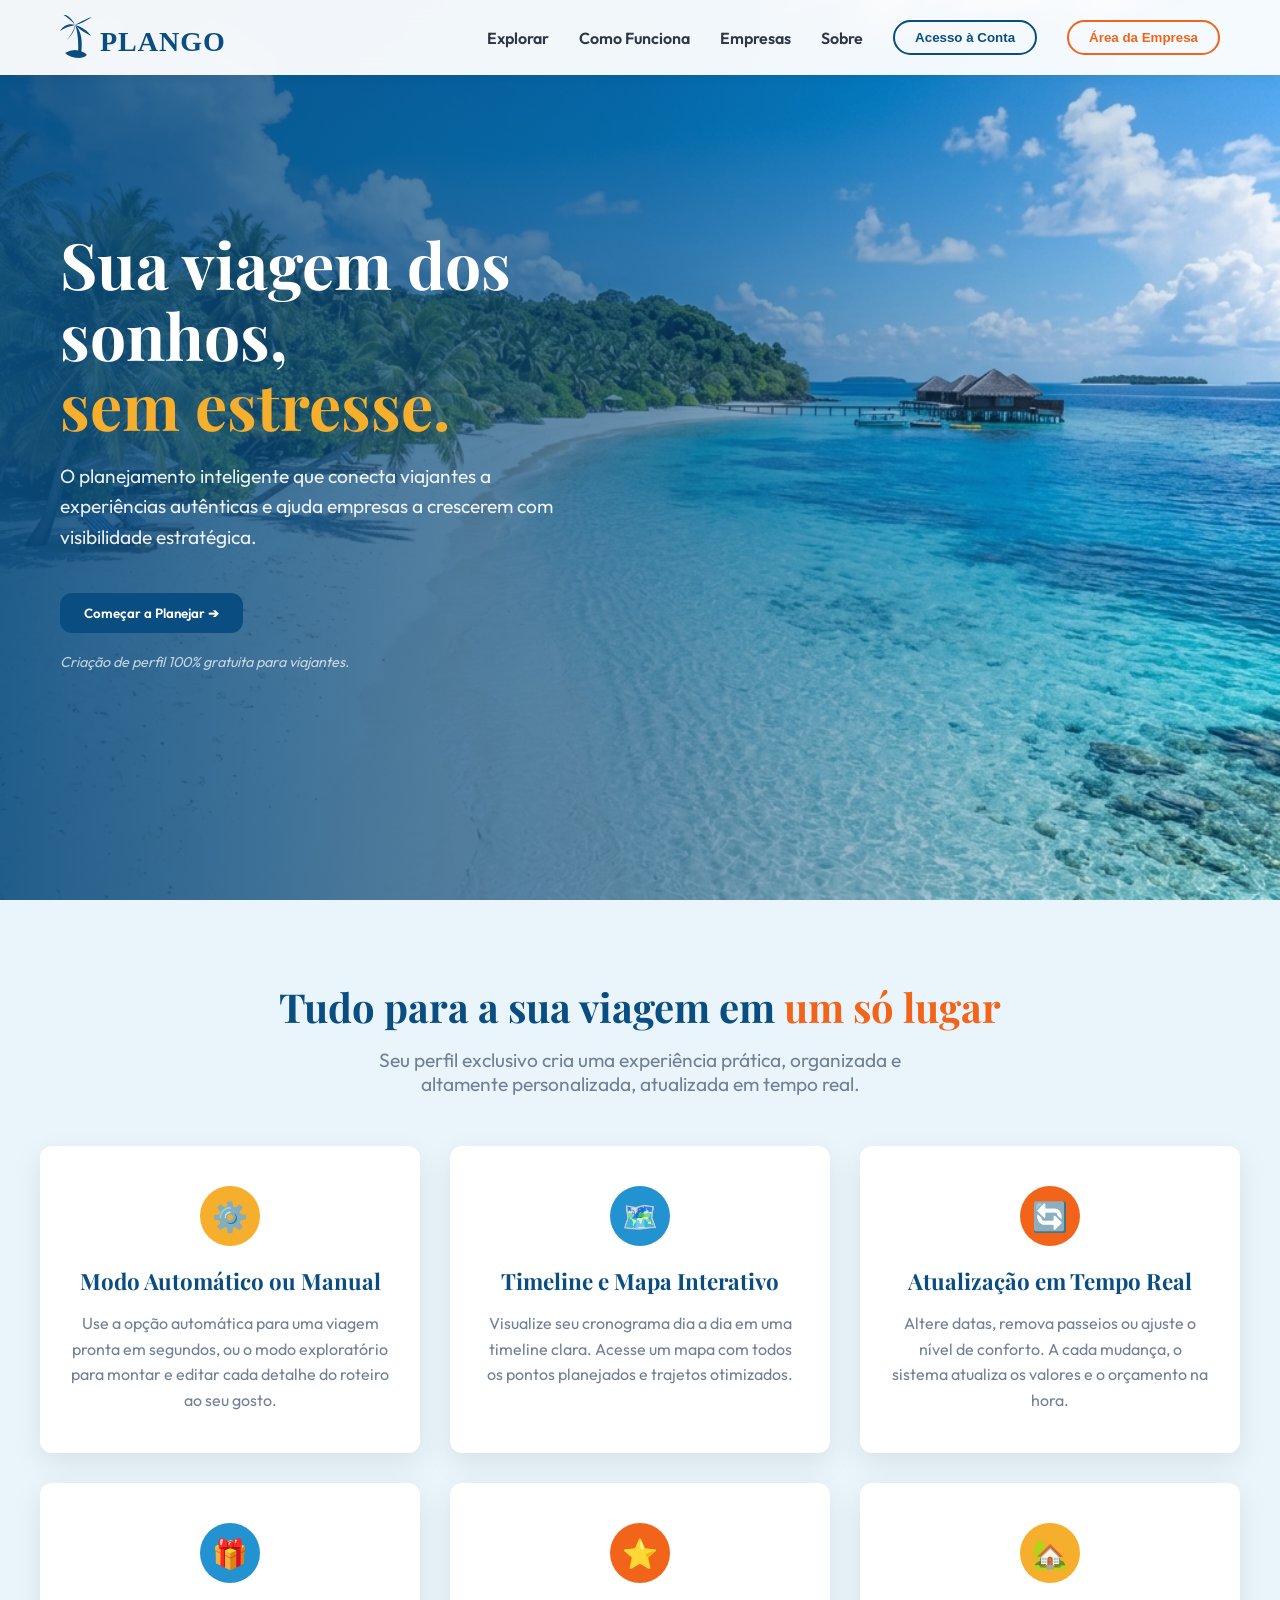
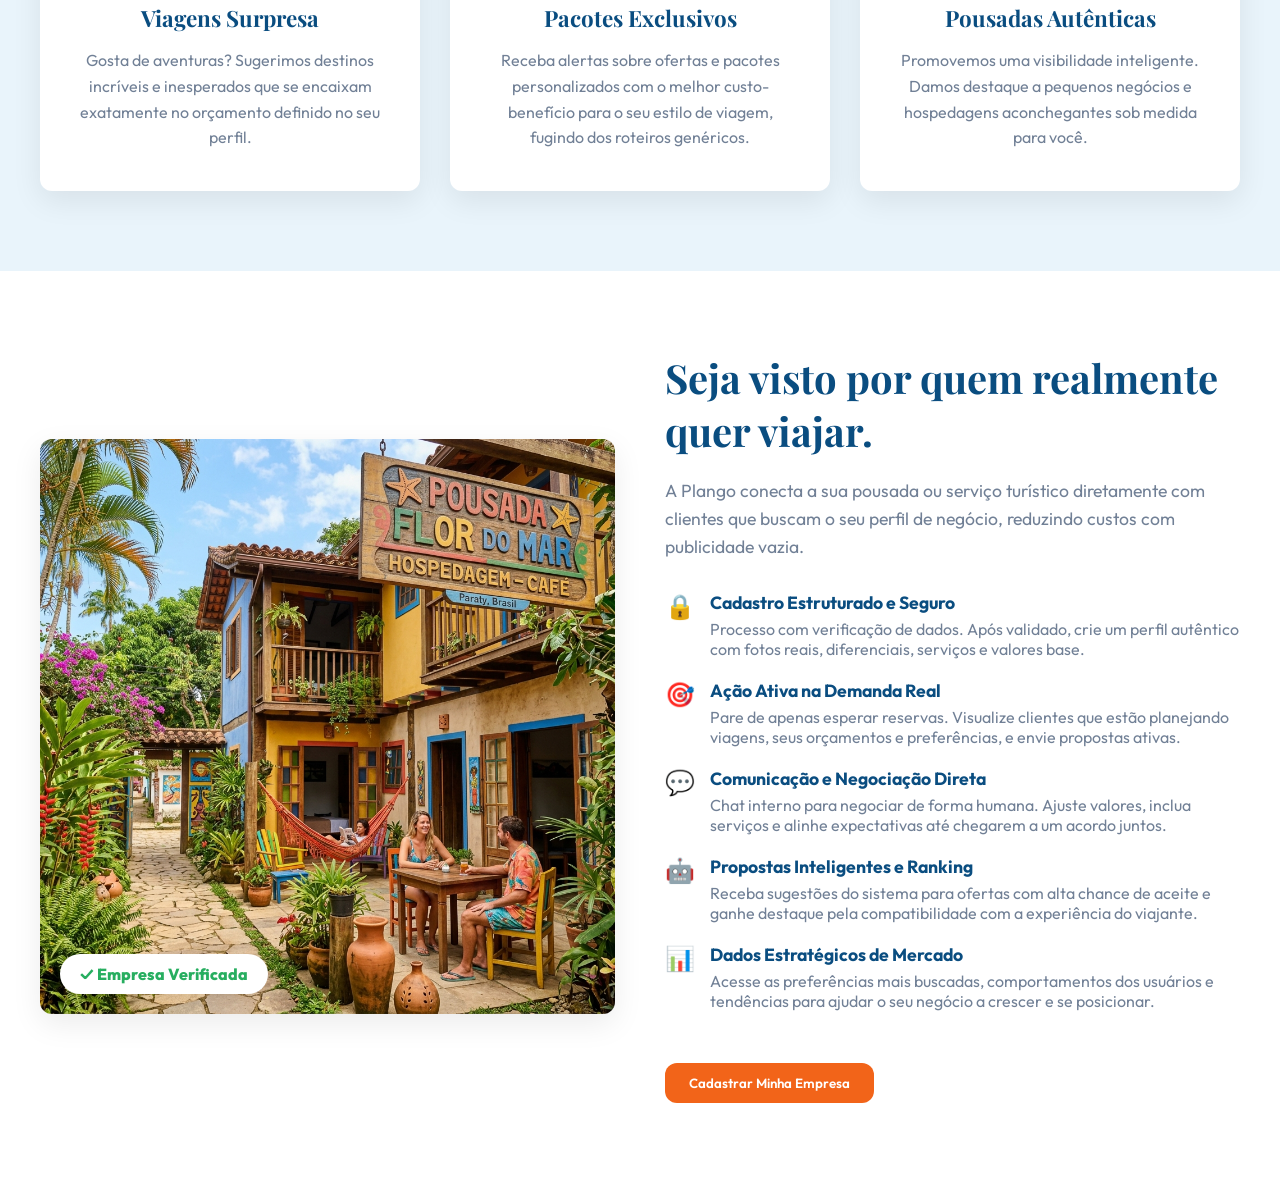
==== index.html @ ea3fd110 "att de teste Mari" ====
<!DOCTYPE html>
<html lang="pt-BR">

<head>
    <meta charset="UTF-8">
    <meta name="viewport" content="width=device-width, initial-scale=1.0">
    <meta name="description"
        content="Plango - Planeje sua viagem de forma inteligente e rápida, conectando-se a pousadas autênticas.">
    <title>Plango - Sua Viagem Inteligente</title>
    <link rel="stylesheet" href="styles.css">
    <link rel="preconnect" href="https://fonts.googleapis.com">
    <link rel="preconnect" href="https://fonts.gstatic.com" crossorigin>
    <link
        href="https://fonts.googleapis.com/css2?family=Outfit:wght@300;400;600;800&family=Playfair+Display:ital,wght@0,700;1,700&display=swap"
        rel="stylesheet">
</head>

<body>
    <!-- Navbar -->
    <header id="header">
        <div class="nav-container">
            <a href="#" class="logo">
                <svg width="180" height="45" viewBox="0 0 180 45" fill="none" xmlns="http://www.w3.org/2000/svg">
                    <g fill="var(--primary-blue)">
                        <!-- Ilha base -->
                        <path d="M 5,38 Q 15,32 25,38 Q 30,41 20,43 Q 10,43 5,38 Z" />
                        <!-- Tronco -->
                        <path d="M 21,39 C 23,25 21,15 15,10 C 17,14 19,25 18,39 Z" />
                        <!-- Folhas -->
                        <path d="M 15,10 C 9,8 3,11 0,16 C 4,13 10,11 15,10 Z" />
                        <path d="M 15,10 C 12,3 6,-1 2,-1 C 7,2 12,6 15,10 Z" />
                        <path d="M 15,10 C 22,6 28,3 32,2 C 26,6 20,9 15,10 Z" />
                        <path d="M 15,10 C 22,12 28,16 31,21 C 25,18 19,14 15,10 Z" />
                        <path d="M 15,10 C 15,16 11,21 7,25 C 11,20 14,15 15,10 Z" />
                    </g>

                    <text x="40" y="36" font-family="'Bodoni Moda', serif" font-size="28" font-weight="700"
                        fill="var(--primary-blue)" letter-spacing="1">PLANGO</text>
                </svg>
            </a>
            <nav class="desktop-menu">
                <a href="#explore">Explorar</a>
                <a href="#como-funciona">Como Funciona</a>
                <a href="#empresas">Empresas</a>
                <a href="#sobre">Sobre</a>
                <button class="btn-login" onclick="openModal('loginModal')">Acesso à Conta</button>
                <button class="btn-login btn-business-nav" onclick="openModal('businessModal')">Área da Empresa</button>
            </nav>
            <div class="hamburger" id="hamburger" onclick="toggleMobileMenu()">
                <span></span>
                <span></span>
                <span></span>
            </div>
        </div>
    </header>

    <!-- Mobile Menu Overlay -->
    <div class="mobile-menu" id="mobile-menu">
        <a href="#explore" onclick="toggleMobileMenu()">Explorar</a>
        <a href="#como-funciona" onclick="toggleMobileMenu()">Como Funciona</a>
        <a href="#empresas" onclick="toggleMobileMenu()">Empresas</a>
        <a href="#sobre" onclick="toggleMobileMenu()">Sobre</a>
        <button class="btn-login" onclick="toggleMobileMenu(); openModal('loginModal')">Acesso à Conta</button>
        <button class="btn-login btn-business-nav" onclick="toggleMobileMenu(); openModal('businessModal')">Área da Empresa</button>
    </div>

    <!-- Hero Section -->
    <section class="hero" id="explore">
        <div class="hero-bg-overlay"></div>
        <div class="hero-content">
            <div class="hero-text-side">
                <h1 class="hero-title">Sua viagem dos sonhos,<br><span class="text-highlight">sem estresse.</span></h1>
                <p class="hero-subtitle">O planejamento inteligente que conecta viajantes a experiências autênticas e ajuda empresas a crescerem com visibilidade estratégica.</p>

                <!-- Chamada para Ação Focada -->
                <div class="hero-actions">
                    <button class="btn-primary" onclick="openModal('loginModal')">Começar a Planejar ➔</button>
                </div>
                <p class="hero-trust-note">Criação de perfil 100% gratuita para viajantes.</p>
            </div>
        </div>
    </section>

    <!-- Users Features Section -->
    <section id="como-funciona" class="features-section">
        <div class="section-header">
            <h2>Tudo para a sua viagem em <span class="text-orange">um só lugar</span></h2>
            <p>Seu perfil exclusivo cria uma experiência prática, organizada e altamente personalizada, atualizada em
                tempo real.</p>
        </div>

        <div class="cards-grid">
            <div class="feature-card">
                <div class="card-icon bg-yellow">⚙️</div>
                <h3>Modo Automático ou Manual</h3>
                <p>Use a opção automática para uma viagem pronta em segundos, ou o modo exploratório para montar e
                    editar cada detalhe do roteiro ao seu gosto.</p>
            </div>
            <div class="feature-card">
                <div class="card-icon bg-blue">🗺️</div>
                <h3>Timeline e Mapa Interativo</h3>
                <p>Visualize seu cronograma dia a dia em uma timeline clara. Acesse um mapa com todos os pontos
                    planejados e trajetos otimizados.</p>
            </div>
            <div class="feature-card">
                <div class="card-icon bg-orange">🔄</div>
                <h3>Atualização em Tempo Real</h3>
                <p>Altere datas, remova passeios ou ajuste o nível de conforto. A cada mudança, o sistema atualiza os
                    valores e o orçamento na hora.</p>
            </div>
            <div class="feature-card">
                <div class="card-icon bg-blue">🎁</div>
                <h3>Viagens Surpresa</h3>
                <p>Gosta de aventuras? Sugerimos destinos incríveis e inesperados que se encaixam exatamente no
                    orçamento definido no seu perfil.</p>
            </div>
            <div class="feature-card">
                <div class="card-icon bg-orange">⭐</div>
                <h3>Pacotes Exclusivos</h3>
                <p>Receba alertas sobre ofertas e pacotes personalizados com o melhor custo-benefício para o seu estilo
                    de viagem, fugindo dos roteiros genéricos.</p>
            </div>
            <div class="feature-card">
                <div class="card-icon bg-yellow">🏡</div>
                <h3>Pousadas Autênticas</h3>
                <p>Promovemos uma visibilidade inteligente. Damos destaque a pequenos negócios e hospedagens
                    aconchegantes sob medida para você.</p>
            </div>
        </div>
    </section>

    <!-- Business Section -->
    <section id="empresas" class="business-section">
        <div class="business-container">
            <div class="business-image">
                <img src="pousada_img.png" alt="Pousada charmosa">
                <div class="verified-badge">✓ Empresa Verificada</div>
            </div>
            <div class="business-info">
                <h2>Seja visto por quem realmente quer viajar.</h2>
                <p>A Plango conecta a sua pousada ou serviço turístico diretamente com clientes que buscam o seu perfil
                    de negócio, reduzindo custos com publicidade vazia.</p>

                <ul class="business-list">
                    <li>
                        <span class="bullet">🔒</span>
                        <div>
                            <strong>Cadastro Estruturado e Seguro</strong>
                            <span>Processo com verificação de dados. Após validado, crie um perfil autêntico com fotos
                                reais, diferenciais, serviços e valores base.</span>
                        </div>
                    </li>
                    <li>
                        <span class="bullet">🎯</span>
                        <div>
                            <strong>Ação Ativa na Demanda Real</strong>
                            <span>Pare de apenas esperar reservas. Visualize clientes que estão planejando viagens, seus
                                orçamentos e preferências, e envie propostas ativas.</span>
                        </div>
                    </li>
                    <li>
                        <span class="bullet">💬</span>
                        <div>
                            <strong>Comunicação e Negociação Direta</strong>
                            <span>Chat interno para negociar de forma humana. Ajuste valores, inclua serviços e alinhe
                                expectativas até chegarem a um acordo juntos.</span>
                        </div>
                    </li>
                    <li>
                        <span class="bullet">🤖</span>
                        <div>
                            <strong>Propostas Inteligentes e Ranking</strong>
                            <span>Receba sugestões do sistema para ofertas com alta chance de aceite e ganhe destaque
                                pela compatibilidade com a experiência do viajante.</span>
                        </div>
                    </li>
                    <li>
                        <span class="bullet">📊</span>
                        <div>
                            <strong>Dados Estratégicos de Mercado</strong>
                            <span>Acesse as preferências mais buscadas, comportamentos dos usuários e tendências para
                                ajudar o seu negócio a crescer e se posicionar.</span>
                        </div>
                    </li>
                </ul>

                <button class="btn-primary btn-orange mt-4" onclick="openModal('businessModal')">Cadastrar Minha
                    Empresa</button>
            </div>
        </div>
    </section>

    <!-- Modals -->
    <!-- User Modal (Comum) -->
    <div id="loginModal" class="modal-overlay">
        <div class="modal-box">
            <button class="modal-close" onclick="closeModal('loginModal')">&times;</button>
            <div class="modal-header">
                <div class="modal-tab active" onclick="switchTab('user', 'login')">Entrar</div>
                <div class="modal-tab" onclick="switchTab('user', 'register')">Cadastrar</div>
            </div>
            <div class="modal-body">
                <!-- User Login -->
                <form id="user-login-form" class="modal-form active">
                    <h3 class="form-title">Bem-vindo de volta!</h3>
                    <button type="button" class="btn-social btn-google">G Continuar com Google</button>
                    <button type="button" class="btn-social btn-facebook">f Continuar com Facebook</button>
                    <div class="divider">ou entre com e-mail</div>
                    <input type="email" class="form-input" placeholder="Seu e-mail" required>
                    <input type="password" class="form-input" placeholder="Sua senha" required>
                    <button type="button" class="btn-primary w-100 mt-2"
                        onclick="window.location.href='painel-usuario.html'">Acessar Minhas Viagens</button>
                </form>
                <!-- User Register -->
                <form id="user-register-form" class="modal-form">
                    <h3 class="form-title">Crie seu Perfil Rápido</h3>
                    <button type="button" class="btn-social btn-google">G Cadastrar com Google</button>
                    <button type="button" class="btn-social btn-facebook">f Cadastrar com Facebook</button>
                    <div class="divider">ou cadastre com e-mail</div>
                    <input type="text" class="form-input" placeholder="Nome Completo" required>
                    <input type="email" class="form-input" placeholder="E-mail" required>
                    <input type="password" class="form-input" placeholder="Crie uma senha forte" required>
                    <div class="security-note">🔒 Suas preferências estarão seguras.</div>
                    <button type="button" class="btn-primary w-100 mt-2"
                        onclick="window.location.href='painel-usuario.html'">Criar Conta</button>
                </form>
            </div>
        </div>
    </div>

    <!-- Business Modal (Empresa) -->
    <div id="businessModal" class="modal-overlay">
        <div class="modal-box business-theme">
            <button class="modal-close" onclick="closeModal('businessModal')">&times;</button>
            <div class="modal-header">
                <div class="modal-tab active" onclick="switchTab('biz', 'register')">Seja Parceiro</div>
                <div class="modal-tab" onclick="switchTab('biz', 'login')">Painel Empresa</div>
            </div>
            <div class="modal-body">
                <!-- Biz Register -->
                <form id="biz-register-form" class="modal-form active">
                    <h3 class="form-title">Divulgue sua Pousada/Serviço</h3>
                    <input type="text" class="form-input" placeholder="Razão Social / Nome Fantasia" required>
                    <input type="text" class="form-input" placeholder="CNPJ" required>
                    <input type="password" class="form-input" placeholder="Senha" required>
                    <div class="security-note">🛡️ Passará por verificação de segurança para proteção dos usuários.
                    </div>
                    <button type="button" class="btn-primary btn-orange w-100 mt-2"
                        onclick="window.location.href='onboarding-empresa.html'">Solicitar Cadastro e Configurar
                        Perfil</button>
                </form>
                <!-- Biz Login -->
                <form id="biz-login-form" class="modal-form">
                    <h3 class="form-title">Acesso Empresarial</h3>
                    <input type="email" class="form-input" placeholder="E-mail Corporativo" required>
                    <input type="password" class="form-input" placeholder="Senha" required>
                    <button type="button" class="btn-primary btn-orange w-100 mt-2"
                        onclick="window.location.href='painel-empresa.html'">Entrar no Painel</button>
                </form>
            </div>
        </div>
    </div>

    <script src="script.js"></script>
</body>

</html>
---- styles.css ----
/* Variáveis de Cores (Cores Tropicais, Azul, Laranja, Amarelo, Branco) */
:root {
    --primary-blue: #0A4D80;
    --light-blue: #2392D0;
    --bg-blue: #E9F4FB;
    --orange: #F26419;
    --yellow: #F6AE2D;
    --white: #FFFFFF;
    --text-dark: #2D3748;
    --text-light: #718096;
    --radius: 12px;
    --shadow: 0 10px 30px rgba(0, 0, 0, 0.08);
}

* {
    margin: 0;
    padding: 0;
    box-sizing: border-box;
}

body {
    font-family: 'Outfit', sans-serif;
    color: var(--text-dark);
    background-color: var(--bg-blue);
    overflow-x: hidden;
}

h1, h2, h3 {
    font-family: 'Playfair Display', serif;
    color: var(--primary-blue);
}

.text-orange { color: var(--orange); }
.text-highlight { color: var(--yellow); }
.mt-2 { margin-top: 1rem; }
.mt-4 { margin-top: 2rem; }
.w-100 { width: 100%; }
.bg-yellow { background-color: var(--yellow) !important; }
.bg-blue { background-color: var(--light-blue) !important; color: white; }
.bg-orange { background-color: var(--orange) !important; color: white; }

/* Navbar */
header {
    position: fixed;
    top: 0;
    width: 100%;
    background: rgba(255, 255, 255, 0.95);
    backdrop-filter: blur(10px);
    z-index: 100;
    box-shadow: 0 2px 10px rgba(0,0,0,0.05);
}

.nav-container {
    max-width: 1200px;
    margin: 0 auto;
    padding: 15px 20px;
    display: flex;
    justify-content: space-between;
    align-items: center;
}

.logo {
    display: flex;
    align-items: center;
    text-decoration: none;
}

.desktop-menu {
    display: flex;
    align-items: center;
    gap: 30px;
}

.desktop-menu a {
    text-decoration: none;
    color: var(--text-dark);
    font-weight: 600;
    transition: color 0.3s ease;
}

.desktop-menu a:hover {
    color: var(--orange);
}

/* Botões Globais */
.btn-primary {
    background-color: var(--primary-blue);
    color: var(--white);
    padding: 12px 24px;
    border: none;
    border-radius: var(--radius);
    font-family: 'Outfit', sans-serif;
    font-weight: 600;
    cursor: pointer;
    transition: transform 0.2s, box-shadow 0.2s;
}

.btn-primary:hover {
    transform: translateY(-2px);
    box-shadow: 0 6px 15px rgba(10, 77, 128, 0.3);
}

.btn-secondary {
    background-color: #E2E8F0;
    color: var(--text-dark);
    padding: 12px 24px;
    border: none;
    border-radius: var(--radius);
    font-family: 'Outfit', sans-serif;
    font-weight: 600;
    cursor: pointer;
    transition: background 0.3s;
}

.btn-secondary:hover {
    background-color: #CBD5E1;
}

.btn-orange {
    background-color: var(--orange);
}
.btn-orange:hover {
    box-shadow: 0 6px 15px rgba(242, 100, 25, 0.3);
}

.btn-login {
    background-color: transparent;
    border: 2px solid var(--primary-blue);
    color: var(--primary-blue);
    padding: 8px 20px;
    border-radius: 20px;
    font-weight: 600;
    cursor: pointer;
    transition: all 0.3s ease;
}

.btn-login:hover {
    background-color: var(--primary-blue);
    color: var(--white);
}

.btn-business-nav {
    border-color: var(--orange);
    color: var(--orange);
}

.btn-business-nav:hover {
    background-color: var(--orange);
    color: var(--white);
}

.btn-secondary-outline {
    background-color: transparent;
    border: 2px solid rgba(255, 255, 255, 0.4);
    color: var(--white);
    padding: 12px 24px;
    border-radius: var(--radius);
    font-family: 'Outfit', sans-serif;
    font-weight: 600;
    cursor: pointer;
    transition: all 0.3s ease;
}

.btn-secondary-outline:hover {
    background-color: rgba(255, 255, 255, 0.1);
    border-color: var(--white);
}

/* Hamburger Menu */
.hamburger {
    display: none;
    flex-direction: column;
    gap: 5px;
    cursor: pointer;
}

.hamburger span {
    width: 25px;
    height: 3px;
    background-color: var(--primary-blue);
    border-radius: 3px;
    transition: 0.3s;
}

.mobile-menu {
    position: fixed;
    top: 0;
    right: -100%;
    width: 250px;
    height: 100vh;
    background: var(--white);
    box-shadow: -5px 0 15px rgba(0,0,0,0.1);
    display: flex;
    flex-direction: column;
    padding: 80px 20px 20px;
    gap: 20px;
    transition: right 0.3s ease;
    z-index: 99;
}

.mobile-menu.active {
    right: 0;
}

.mobile-menu a {
    text-decoration: none;
    color: var(--text-dark);
    font-size: 1.1rem;
    font-weight: 600;
}

/* Hero Section */
.hero {
    position: relative;
    min-height: 100vh;
    display: flex;
    align-items: center;
    padding-top: 80px;
    background-image: url('hero_bg.png');
    background-size: cover;
    background-position: center;
}

.hero-bg-overlay {
    position: absolute;
    top: 0;
    left: 0;
    width: 100%;
    height: 100%;
    background: linear-gradient(90deg, rgba(10, 77, 128, 0.9) 0%, rgba(10, 77, 128, 0.6) 50%, rgba(255, 255, 255, 0) 100%);
}

.hero-content {
    position: relative;
    z-index: 2;
    max-width: 1200px;
    margin: 0 auto;
    width: 100%;
    padding: 0 20px;
    display: flex;
    justify-content: flex-start;
}

.hero-text-side {
    max-width: 500px;
    color: var(--white);
}

.hero-title {
    font-size: 4rem;
    line-height: 1.1;
    margin-bottom: 20px;
    color: var(--white);
}

.hero-subtitle {
    font-size: 1.2rem;
    margin-bottom: 40px;
    opacity: 0.9;
    line-height: 1.6;
}

.hero-badge {
    display: inline-block;
    background: rgba(246, 174, 45, 0.2);
    color: var(--yellow);
    padding: 8px 16px;
    border-radius: 30px;
    font-weight: 600;
    font-size: 0.9rem;
    margin-bottom: 20px;
    border: 1px solid rgba(246, 174, 45, 0.3);
}

.hero-actions {
    display: flex;
    gap: 15px;
    margin-bottom: 20px;
}

.hero-trust-note {
    font-size: 0.9rem;
    opacity: 0.7;
    font-style: italic;
}

/* Quiz Container */
.quiz-container {
    background: var(--white);
    padding: 30px;
    border-radius: var(--radius);
    box-shadow: var(--shadow);
    color: var(--text-dark);
}

.progress-bar {
    width: 100%;
    height: 6px;
    background-color: #E2E8F0;
    border-radius: 3px;
    margin-bottom: 20px;
    overflow: hidden;
}

.progress-fill {
    height: 100%;
    background-color: var(--orange);
    width: 25%;
    transition: width 0.4s ease;
}

.quiz-step {
    display: none;
    animation: fadeIn 0.4s;
}

.quiz-step.active {
    display: block;
}

.quiz-step h3 {
    margin-bottom: 20px;
    font-size: 1.5rem;
}

.input-group {
    display: flex;
    align-items: center;
    border: 2px solid #E2E8F0;
    border-radius: var(--radius);
    padding: 10px 15px;
    margin-bottom: 20px;
}

.input-group .currency {
    font-size: 1.2rem;
    font-weight: 600;
    color: var(--text-light);
    margin-right: 10px;
}

.input-group input {
    border: none;
    outline: none;
    font-size: 1.2rem;
    width: 100%;
    font-family: 'Outfit', sans-serif;
}

.options-grid {
    display: grid;
    grid-template-columns: 1fr 1fr;
    gap: 15px;
    margin-bottom: 20px;
}

.quiz-option {
    display: flex;
    align-items: center;
    gap: 10px;
    background: var(--bg-blue);
    padding: 15px;
    border-radius: var(--radius);
    cursor: pointer;
    transition: 0.2s;
    font-weight: 600;
}

.quiz-option:hover {
    background: #D1E8F7;
}

.select-group select {
    width: 100%;
    padding: 12px;
    margin-bottom: 15px;
    border: 2px solid #E2E8F0;
    border-radius: var(--radius);
    font-family: 'Outfit', sans-serif;
    font-size: 1rem;
}

.quiz-actions {
    display: flex;
    justify-content: space-between;
}

.success-animation {
    font-size: 4rem;
    text-align: center;
    margin-bottom: 10px;
}

/* Seções */
section {
    padding: 80px 20px;
}

.section-header {
    text-align: center;
    margin-bottom: 50px;
}

.section-header h2 {
    font-size: 2.5rem;
    margin-bottom: 15px;
}

.section-header p {
    font-size: 1.2rem;
    color: var(--text-light);
    max-width: 600px;
    margin: 0 auto;
}

/* Cards de Features */
.cards-grid {
    display: grid;
    grid-template-columns: repeat(auto-fit, minmax(300px, 1fr));
    gap: 30px;
    max-width: 1200px;
    margin: 0 auto;
}

.feature-card {
    background: var(--white);
    padding: 40px 30px;
    border-radius: var(--radius);
    box-shadow: var(--shadow);
    text-align: center;
    transition: transform 0.3s;
}

.feature-card:hover {
    transform: translateY(-5px);
}

.card-icon {
    width: 60px;
    height: 60px;
    margin: 0 auto 20px;
    display: flex;
    align-items: center;
    justify-content: center;
    font-size: 1.8rem;
    border-radius: 50%;
    background-color: var(--primary-blue);
    color: white;
}

.feature-card h3 {
    margin-bottom: 15px;
    font-size: 1.4rem;
}

.feature-card p {
    color: var(--text-light);
    line-height: 1.6;
}

/* Business Section */
.business-section {
    background-color: var(--white);
}

.business-container {
    max-width: 1200px;
    margin: 0 auto;
    display: grid;
    grid-template-columns: 1fr 1fr;
    gap: 50px;
    align-items: center;
}

.business-image {
    position: relative;
    border-radius: var(--radius);
    overflow: hidden;
    box-shadow: var(--shadow);
}

.business-image img {
    width: 100%;
    height: auto;
    display: block;
}

.verified-badge {
    position: absolute;
    bottom: 20px;
    left: 20px;
    background: var(--white);
    padding: 10px 20px;
    border-radius: 20px;
    font-weight: 800;
    color: #27AE60;
    box-shadow: 0 4px 10px rgba(0,0,0,0.1);
}

.business-info h2 {
    font-size: 2.5rem;
    margin-bottom: 20px;
}

.business-info p {
    color: var(--text-light);
    font-size: 1.1rem;
    line-height: 1.6;
    margin-bottom: 30px;
}

.business-list {
    list-style: none;
}

.business-list li {
    display: flex;
    margin-bottom: 20px;
}

.business-list .bullet {
    font-size: 1.5rem;
    margin-right: 15px;
}

.business-list strong {
    display: block;
    color: var(--primary-blue);
    margin-bottom: 5px;
    font-size: 1.1rem;
}

.business-list span {
    color: var(--text-light);
}

/* Modals */
.modal-overlay {
    position: fixed;
    top: 0;
    left: 0;
    width: 100%;
    height: 100%;
    background: rgba(0,0,0,0.6);
    display: flex;
    align-items: center;
    justify-content: center;
    z-index: 1000;
    opacity: 0;
    pointer-events: none;
    transition: opacity 0.3s;
}

.modal-overlay.active {
    opacity: 1;
    pointer-events: all;
}

.modal-box {
    background: var(--white);
    width: 90%;
    max-width: 450px;
    border-radius: var(--radius);
    overflow: hidden;
    position: relative;
    transform: scale(0.95);
    transition: transform 0.3s;
}

.modal-overlay.active .modal-box {
    transform: scale(1);
}

.modal-close {
    position: absolute;
    top: 15px;
    right: 15px;
    background: none;
    border: none;
    font-size: 1.5rem;
    cursor: pointer;
    color: var(--text-light);
}

.modal-header {
    display: flex;
    background: #F1F5F9;
}

.modal-tab {
    flex: 1;
    text-align: center;
    padding: 15px;
    font-weight: 600;
    cursor: pointer;
    color: var(--text-light);
    border-bottom: 2px solid transparent;
}

.modal-tab.active {
    color: var(--primary-blue);
    border-bottom: 2px solid var(--primary-blue);
    background: var(--white);
}

.business-theme .modal-tab.active {
    color: var(--orange);
    border-bottom: 2px solid var(--orange);
}

.modal-body {
    padding: 30px;
}

.modal-form {
    display: none;
}

.modal-form.active {
    display: block;
}

.form-title {
    margin-bottom: 20px;
    font-size: 1.5rem;
}

.form-input {
    width: 100%;
    padding: 12px 15px;
    margin-bottom: 15px;
    border: 1px solid #CBD5E1;
    border-radius: var(--radius);
    font-family: 'Outfit', sans-serif;
    font-size: 1rem;
}

.security-note {
    font-size: 0.85rem;
    color: var(--text-light);
    margin-bottom: 15px;
}

/* Social Login */
.btn-social {
    width: 100%;
    padding: 10px 15px;
    margin-bottom: 10px;
    border: 1px solid #CBD5E1;
    border-radius: var(--radius);
    background: var(--white);
    font-family: 'Outfit', sans-serif;
    font-weight: 600;
    cursor: pointer;
    display: flex;
    align-items: center;
    justify-content: center;
    gap: 10px;
    transition: background 0.3s;
}

.btn-social:hover {
    background: #F1F5F9;
}

.btn-google {
    color: #DB4437;
}

.btn-facebook {
    color: #4267B2;
}

.divider {
    text-align: center;
    margin: 15px 0;
    color: var(--text-light);
    font-size: 0.9rem;
    position: relative;
}

.divider::before, .divider::after {
    content: '';
    position: absolute;
    top: 50%;
    width: 25%;
    height: 1px;
    background: #CBD5E1;
}

.divider::before {
    left: 0;
}

.divider::after {
    right: 0;
}

/* Avião Animado */
.airplane-animation {
    position: absolute;
    top: 80px;
    left: -80px;
    font-size: 2.4rem;
    animation: flyAcross 12s linear infinite;
    pointer-events: none;
    filter: drop-shadow(0 4px 6px rgba(0,0,0,0.25));
    z-index: 5;
}

@keyframes flyAcross {
    0%   { left: -100px; top: 80px; transform: rotate(0deg) scaleX(1); opacity: 0; }
    5%   { opacity: 1; }
    45%  { top: 130px; }
    55%  { top: 60px; }
    90%  { left: calc(100vw + 80px); top: 90px; opacity: 1; }
    100% { left: calc(100vw + 100px); opacity: 0; }
}

/* Animações */
@keyframes fadeIn {
    from { opacity: 0; transform: translateY(10px); }
    to { opacity: 1; transform: translateY(0); }
}

/* Responsivo */
@media (max-width: 768px) {
    .desktop-menu {
        display: none;
    }
    .hamburger {
        display: flex;
    }
    .hero-title {
        font-size: 2.5rem;
    }
    .hero-content {
        padding-top: 40px;
    }
    .business-container {
        grid-template-columns: 1fr;
    }
    .hero-bg-overlay {
        background: linear-gradient(180deg, rgba(10, 77, 128, 0.9) 0%, rgba(10, 77, 128, 0.7) 40%, rgba(10, 77, 128, 0.2) 100%);
    }
}

/* Novas Classes para os Ecossistemas do Dashboard */

/* Toast Notifications */
.toast-container {
    position: fixed;
    bottom: 20px;
    right: 20px;
    display: flex;
    flex-direction: column;
    gap: 10px;
    z-index: 1000;
}

.toast {
    background: var(--white);
    border-left: 5px solid var(--orange);
    box-shadow: 0 5px 15px rgba(0,0,0,0.1);
    padding: 15px 20px;
    border-radius: var(--radius);
    display: flex;
    align-items: center;
    gap: 15px;
    animation: slideInRight 0.3s ease forwards, fadeOut 0.5s ease 4.5s forwards;
    max-width: 350px;
}

.toast-icon {
    font-size: 1.5rem;
}

.toast-content h4 {
    color: var(--text-dark);
    margin-bottom: 3px;
    font-size: 1rem;
}

.toast-content p {
    color: var(--text-light);
    font-size: 0.85rem;
}

@keyframes slideInRight {
    from { transform: translateX(100%); opacity: 0; }
    to { transform: translateX(0); opacity: 1; }
}

@keyframes fadeOut {
    from { opacity: 1; }
    to { opacity: 0; }
}

/* Grids e Layouts */
.grid-3 {
    display: grid;
    grid-template-columns: repeat(auto-fit, minmax(280px, 1fr));
    gap: 20px;
}

.grid-2 {
    display: grid;
    grid-template-columns: repeat(auto-fit, minmax(400px, 1fr));
    gap: 20px;
}

.inspiration-card {
    background: var(--white);
    border-radius: var(--radius);
    overflow: hidden;
    box-shadow: var(--shadow);
    transition: 0.3s;
    cursor: pointer;
}

.inspiration-card:hover {
    transform: translateY(-5px);
}

.inspiration-img {
    height: 180px;
    background-color: #CBD5E1;
    background-size: cover;
    background-position: center;
    position: relative;
}

.inspiration-tag {
    position: absolute;
    top: 15px;
    right: 15px;
    background: var(--orange);
    color: white;
    padding: 5px 10px;
    border-radius: 20px;
    font-size: 0.8rem;
    font-weight: 600;
}

.inspiration-content {
    padding: 20px;
}

.inspiration-content h4 {
    margin-bottom: 10px;
}

.inspiration-content p {
    color: var(--text-light);
    font-size: 0.9rem;
    margin-bottom: 15px;
}

/* Metas de Viagem */
.goal-card {
    background: var(--white);
    padding: 25px;
    border-radius: var(--radius);
    box-shadow: var(--shadow);
    margin-bottom: 20px;
}

.goal-header {
    display: flex;
    justify-content: space-between;
    align-items: center;
    margin-bottom: 15px;
}

.goal-header h4 { font-size: 1.2rem; color: var(--primary-blue); }

.goal-stats {
    font-size: 0.9rem;
    color: var(--text-light);
    font-weight: 600;
}

.goal-progress {
    width: 100%;
    height: 10px;
    background: #E2E8F0;
    border-radius: 5px;
    overflow: hidden;
}

.goal-fill {
    height: 100%;
    background: var(--primary-blue);
    border-radius: 5px;
    transition: width 1s ease-in-out;
}

/* Simulador de Cenários */
.simulator-controls {
    background: var(--white);
    padding: 25px;
    border-radius: var(--radius);
    box-shadow: var(--shadow);
    margin-bottom: 30px;
    display: flex;
    gap: 20px;
    align-items: flex-end;
    flex-wrap: wrap;
}

.control-group {
    flex: 1;
    min-width: 200px;
}

.control-group label {
    display: block;
    margin-bottom: 8px;
    font-weight: 600;
    color: var(--text-dark);
}

.control-group select, .control-group input {
    width: 100%;
    padding: 12px;
    border: 1px solid #CBD5E1;
    border-radius: var(--radius);
    font-family: 'Outfit';
    font-size: 1rem;
}

.comparison-card {
    background: var(--white);
    border-radius: var(--radius);
    padding: 25px;
    box-shadow: var(--shadow);
    border-top: 5px solid var(--primary-blue);
    position: relative;
    overflow: hidden;
}

.comparison-card.highlight {
    border-top-color: var(--orange);
    transform: scale(1.02);
}

.comparison-card.highlight::before {
    content: 'Recomendado';
    position: absolute;
    top: 10px;
    right: -30px;
    background: var(--orange);
    color: white;
    padding: 5px 30px;
    font-size: 0.7rem;
    font-weight: bold;
    transform: rotate(45deg);
}

.comparison-price {
    font-size: 2rem;
    color: var(--primary-blue);
    font-weight: 800;
    margin: 15px 0;
}

/* Abas Secundárias (Sub-menus no Roteiro) */
.sub-tabs {
    display: flex;
    gap: 15px;
    margin-bottom: 25px;
    border-bottom: 1px solid #E2E8F0;
    padding-bottom: 10px;
}

.sub-tab {
    cursor: pointer;
    font-weight: 600;
    color: var(--text-light);
    padding: 5px 10px;
    position: relative;
}

.sub-tab.active {
    color: var(--primary-blue);
}

.sub-tab.active::after {
    content: '';
    position: absolute;
    bottom: -11px;
    left: 0;
    width: 100%;
    height: 3px;
    background: var(--primary-blue);
    border-radius: 3px;
}

.sub-view {
    display: none;
    animation: fadeIn 0.3s;
}
.sub-view.active { display: block; }

/* Reputação Empresa */
.reputation-score {
    display: flex;
    align-items: center;
    gap: 15px;
    margin-bottom: 20px;
}

.reputation-circle {
    width: 80px;
    height: 80px;
    border-radius: 50%;
    background: conic-gradient(var(--orange) 0%, var(--orange) 85%, #E2E8F0 85%, #E2E8F0 100%);
    display: flex;
    align-items: center;
    justify-content: center;
    font-size: 1.5rem;
    font-weight: 800;
    color: var(--text-dark);
    position: relative;
}

.reputation-circle::after {
    content: '';
    position: absolute;
    width: 65px;
    height: 65px;
    background: var(--white);
    border-radius: 50%;
    z-index: 1;
}

.reputation-circle span {
    z-index: 2;
}

/* Área de Criação de Pacotes */
.package-builder {
    background: var(--bg-blue);
    padding: 25px;
    border-radius: var(--radius);
    border: 2px dashed var(--primary-blue);
    text-align: center;
    margin-bottom: 30px;
}

/* Instagram / Redes Sociais Section */
.instagram-preview-card {
    background: white;
    border-radius: var(--radius);
    overflow: hidden;
    box-shadow: var(--shadow);
    max-width: 400px;
    margin: 20px auto;
    border: 1px solid #E2E8F0;
}

.instagram-header {
    padding: 15px;
    display: flex;
    align-items: center;
    gap: 12px;
    border-bottom: 1px solid #F1F5F9;
}

.insta-avatar {
    width: 40px;
    height: 40px;
    background: linear-gradient(45deg, #f09433 0%, #e6683c 25%, #dc2743 50%, #cc2366 75%, #bc1888 100%);
    border-radius: 50%;
    padding: 2px;
}

.insta-avatar-inner {
    width: 100%;
    height: 100%;
    background: #eee;
    border-radius: 50%;
    border: 2px solid white;
}

.insta-info h5 {
    font-family: 'Outfit';
    font-size: 0.95rem;
    color: #262626;
    margin: 0;
}

.insta-info span {
    font-size: 0.8rem;
    color: #8e8e8e;
}

.instagram-grid {
    display: grid;
    grid-template-columns: repeat(3, 1fr);
    gap: 2px;
    background: #efefef;
    padding: 2px;
}

.insta-post {
    aspect-ratio: 1/1;
    background: #ddd;
}

.instagram-footer {
    padding: 15px;
    text-align: center;
}

.btn-instagram {
    background: #0095f6;
    color: white;
    border: none;
    padding: 8px 16px;
    border-radius: 8px;
    font-weight: 600;
    font-size: 0.9rem;
    cursor: pointer;
    width: 100%;
}

.social-input-group {
    background: white;
    padding: 30px;
    border-radius: var(--radius);
    box-shadow: var(--shadow);
    margin-bottom: 30px;
}

.social-input-group label {
    display: block;
    margin-bottom: 10px;
    font-weight: 600;
    color: var(--primary-blue);
}

.insta-handle-wrapper {
    display: flex;
    align-items: center;
    background: #F8FAFC;
    border: 1px solid #CBD5E1;
    border-radius: var(--radius);
    padding: 0 15px;
}

.insta-handle-wrapper span {
    color: var(--text-light);
    font-weight: 600;
    margin-right: 5px;
}

.insta-handle-wrapper input {
    border: none;
    background: transparent;
    padding: 12px 0;
    width: 100%;
    outline: none;
    font-family: 'Outfit';
    font-size: 1rem;
}
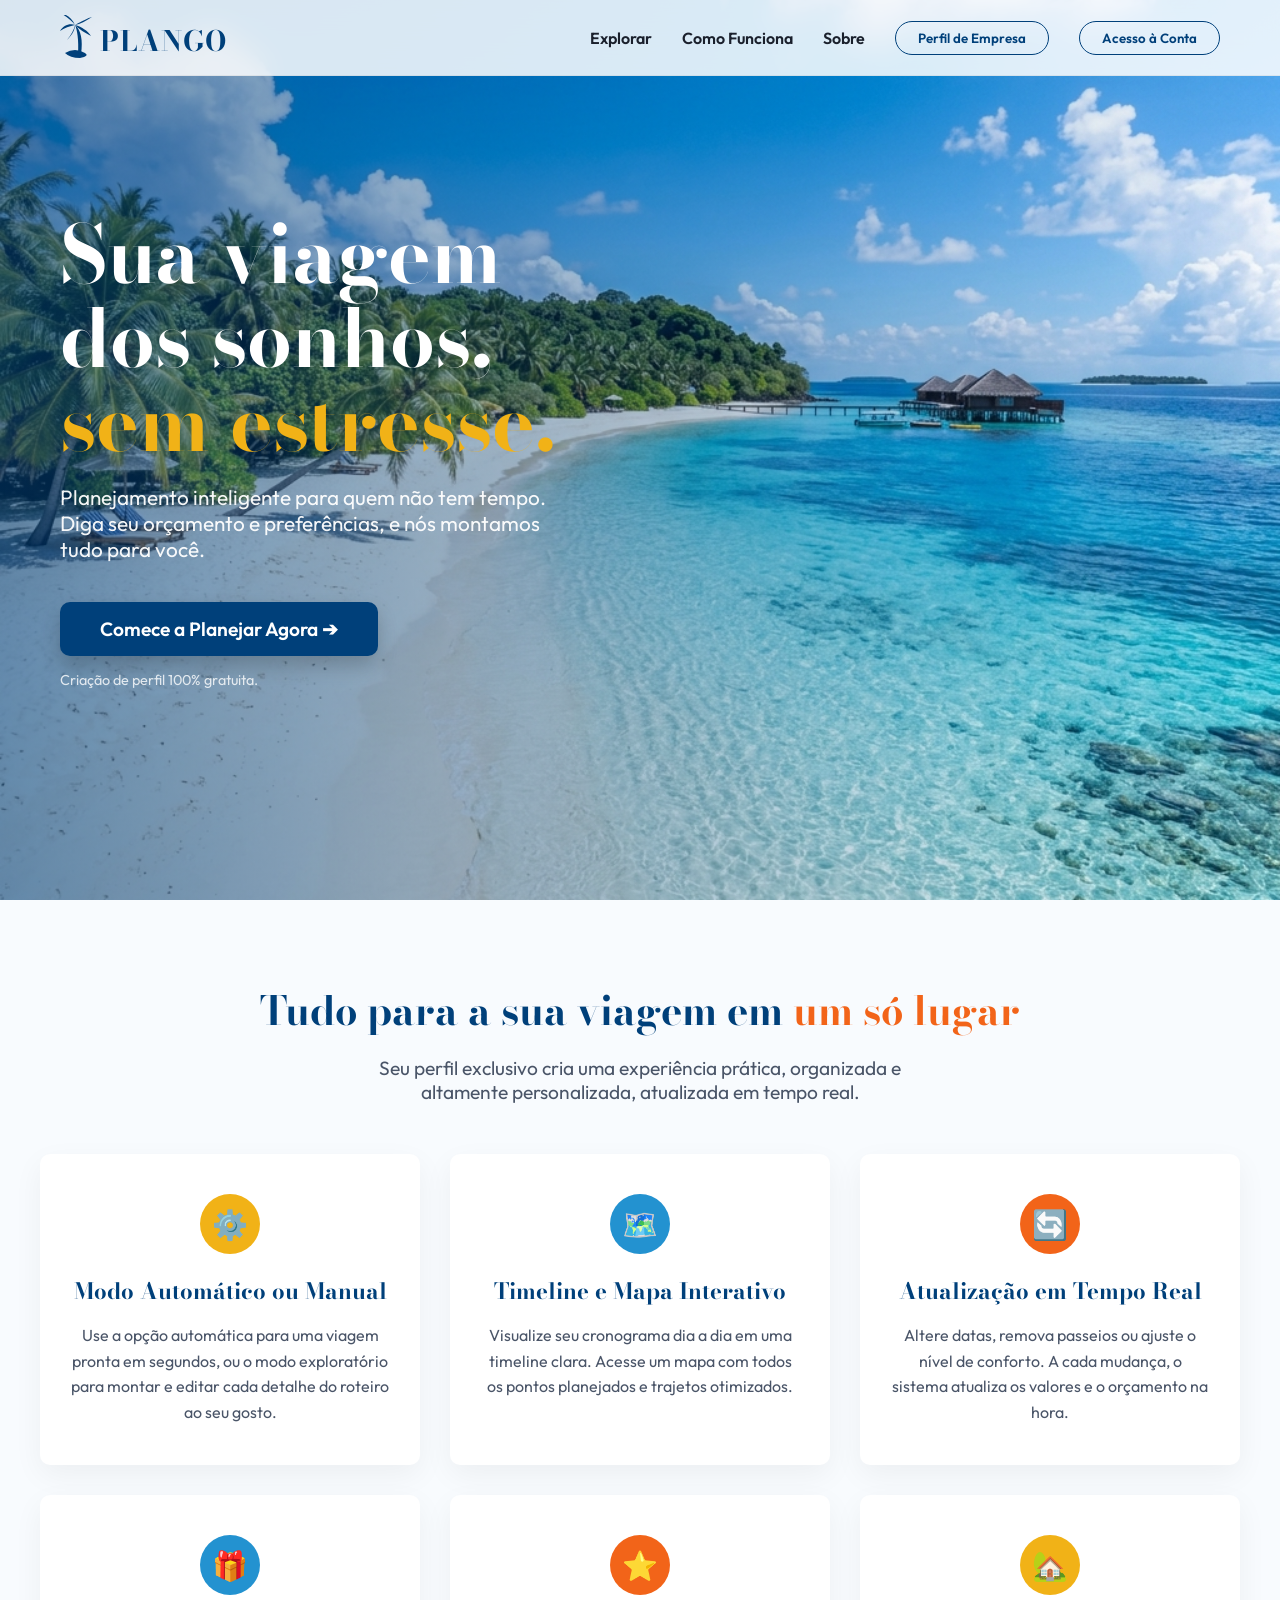
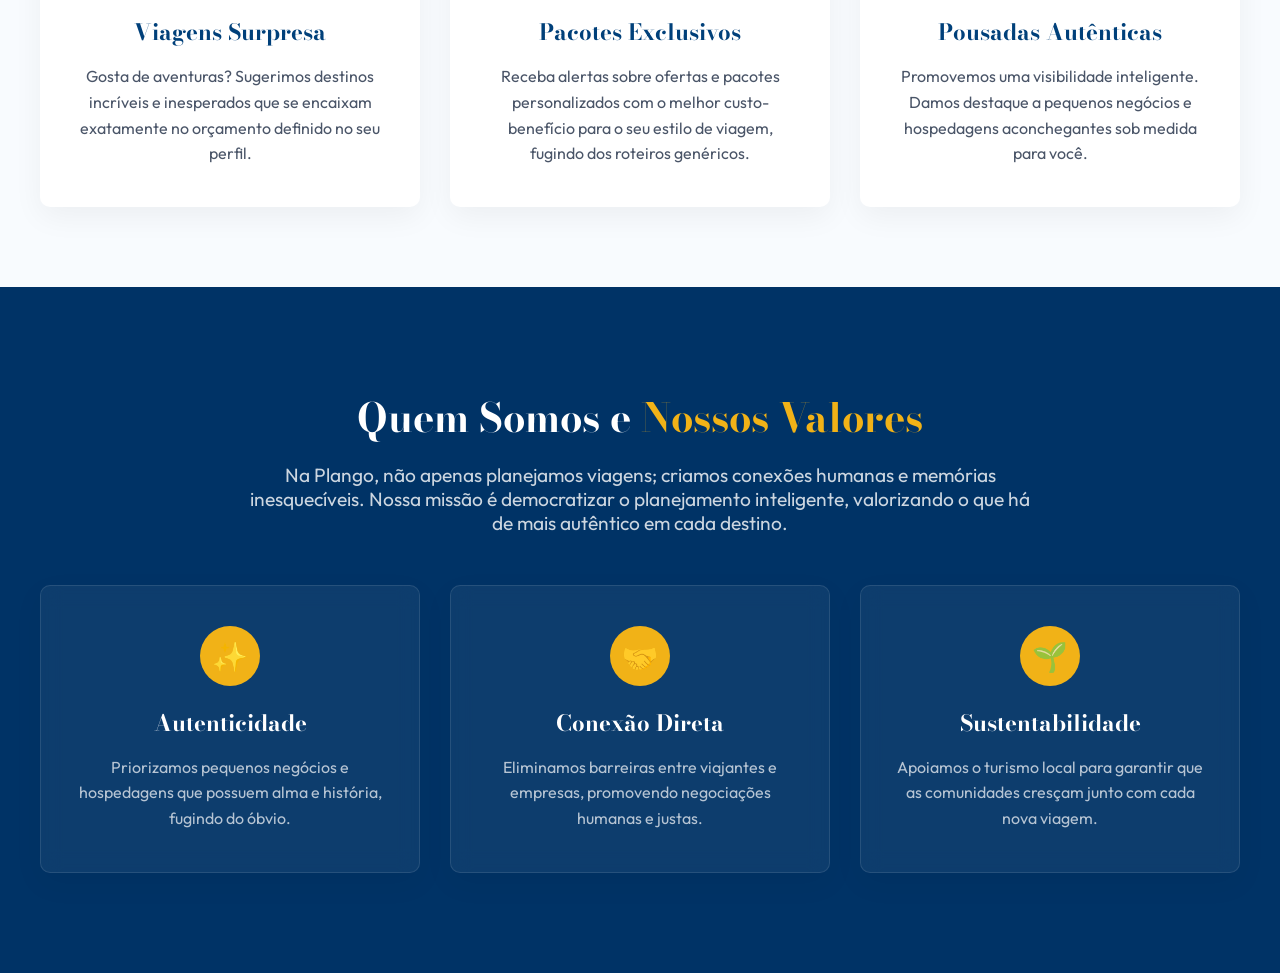
==== commit e0ab3d33: "final final m" ====
--- a/index.html
+++ b/index.html
@@ -11,7 +11,7 @@
     <link rel="preconnect" href="https://fonts.googleapis.com">
     <link rel="preconnect" href="https://fonts.gstatic.com" crossorigin>
     <link
-        href="https://fonts.googleapis.com/css2?family=Outfit:wght@300;400;600;800&family=Playfair+Display:ital,wght@0,700;1,700&display=swap"
+        href="https://fonts.googleapis.com/css2?family=Outfit:wght@300;400;600;800&family=Playfair+Display:ital,wght@0,700;1,700&family=Bodoni+Moda:ital,opsz,wght@0,6..96,400..900;1,6..96,400..900&display=swap"
         rel="stylesheet">
 </head>
 
@@ -19,7 +19,7 @@
     <!-- Navbar -->
     <header id="header">
         <div class="nav-container">
-            <a href="#" class="logo">
+            <a href="index.html" class="logo">
                 <svg width="180" height="45" viewBox="0 0 180 45" fill="none" xmlns="http://www.w3.org/2000/svg">
                     <g fill="var(--primary-blue)">
                         <!-- Ilha base -->
@@ -41,10 +41,9 @@
             <nav class="desktop-menu">
                 <a href="#explore">Explorar</a>
                 <a href="#como-funciona">Como Funciona</a>
-                <a href="#empresas">Empresas</a>
                 <a href="#sobre">Sobre</a>
+                <button class="btn-login" onclick="openModal('businessModal')">Perfil de Empresa</button>
                 <button class="btn-login" onclick="openModal('loginModal')">Acesso à Conta</button>
-                <button class="btn-login btn-business-nav" onclick="openModal('businessModal')">Área da Empresa</button>
             </nav>
             <div class="hamburger" id="hamburger" onclick="toggleMobileMenu()">
                 <span></span>
@@ -58,10 +57,9 @@
     <div class="mobile-menu" id="mobile-menu">
         <a href="#explore" onclick="toggleMobileMenu()">Explorar</a>
         <a href="#como-funciona" onclick="toggleMobileMenu()">Como Funciona</a>
-        <a href="#empresas" onclick="toggleMobileMenu()">Empresas</a>
         <a href="#sobre" onclick="toggleMobileMenu()">Sobre</a>
+        <button class="btn-login" onclick="toggleMobileMenu(); openModal('businessModal')">Perfil de Empresa</button>
         <button class="btn-login" onclick="toggleMobileMenu(); openModal('loginModal')">Acesso à Conta</button>
-        <button class="btn-login btn-business-nav" onclick="toggleMobileMenu(); openModal('businessModal')">Área da Empresa</button>
     </div>
 
     <!-- Hero Section -->
@@ -70,13 +68,18 @@
         <div class="hero-content">
             <div class="hero-text-side">
                 <h1 class="hero-title">Sua viagem dos sonhos,<br><span class="text-highlight">sem estresse.</span></h1>
-                <p class="hero-subtitle">O planejamento inteligente que conecta viajantes a experiências autênticas e ajuda empresas a crescerem com visibilidade estratégica.</p>
-
-                <!-- Chamada para Ação Focada -->
-                <div class="hero-actions">
-                    <button class="btn-primary" onclick="openModal('loginModal')">Começar a Planejar ➔</button>
+                <p class="hero-subtitle">Planejamento inteligente para quem não tem tempo. Diga seu orçamento e
+                    preferências, e nós montamos tudo para você.</p>
+
+
+                <!-- Chamada para Ação Simples -->
+                <div style="margin-top: 40px;">
+                    <button class="btn-primary"
+                        style="font-size: 1.2rem; padding: 15px 40px; box-shadow: 0 10px 20px rgba(0,0,0,0.2);"
+                        onclick="window.location.href='painel-usuario.html#new'">Comece a Planejar Agora ➔</button>
+                    <p style="margin-top: 15px; font-size: 0.9rem; color: var(--white); opacity: 0.8;">Criação de perfil
+                        100% gratuita.</p>
                 </div>
-                <p class="hero-trust-note">Criação de perfil 100% gratuita para viajantes.</p>
             </div>
         </div>
     </section>
@@ -129,63 +132,28 @@
         </div>
     </section>
 
-    <!-- Business Section -->
-    <section id="empresas" class="business-section">
-        <div class="business-container">
-            <div class="business-image">
-                <img src="pousada_img.png" alt="Pousada charmosa">
-                <div class="verified-badge">✓ Empresa Verificada</div>
-            </div>
-            <div class="business-info">
-                <h2>Seja visto por quem realmente quer viajar.</h2>
-                <p>A Plango conecta a sua pousada ou serviço turístico diretamente com clientes que buscam o seu perfil
-                    de negócio, reduzindo custos com publicidade vazia.</p>
-
-                <ul class="business-list">
-                    <li>
-                        <span class="bullet">🔒</span>
-                        <div>
-                            <strong>Cadastro Estruturado e Seguro</strong>
-                            <span>Processo com verificação de dados. Após validado, crie um perfil autêntico com fotos
-                                reais, diferenciais, serviços e valores base.</span>
-                        </div>
-                    </li>
-                    <li>
-                        <span class="bullet">🎯</span>
-                        <div>
-                            <strong>Ação Ativa na Demanda Real</strong>
-                            <span>Pare de apenas esperar reservas. Visualize clientes que estão planejando viagens, seus
-                                orçamentos e preferências, e envie propostas ativas.</span>
-                        </div>
-                    </li>
-                    <li>
-                        <span class="bullet">💬</span>
-                        <div>
-                            <strong>Comunicação e Negociação Direta</strong>
-                            <span>Chat interno para negociar de forma humana. Ajuste valores, inclua serviços e alinhe
-                                expectativas até chegarem a um acordo juntos.</span>
-                        </div>
-                    </li>
-                    <li>
-                        <span class="bullet">🤖</span>
-                        <div>
-                            <strong>Propostas Inteligentes e Ranking</strong>
-                            <span>Receba sugestões do sistema para ofertas com alta chance de aceite e ganhe destaque
-                                pela compatibilidade com a experiência do viajante.</span>
-                        </div>
-                    </li>
-                    <li>
-                        <span class="bullet">📊</span>
-                        <div>
-                            <strong>Dados Estratégicos de Mercado</strong>
-                            <span>Acesse as preferências mais buscadas, comportamentos dos usuários e tendências para
-                                ajudar o seu negócio a crescer e se posicionar.</span>
-                        </div>
-                    </li>
-                </ul>
-
-                <button class="btn-primary btn-orange mt-4" onclick="openModal('businessModal')">Cadastrar Minha
-                    Empresa</button>
+    <!-- About Us & Values Section -->
+    <section id="sobre" class="about-section" style="background: var(--dark-blue); color: white; padding: 100px 20px;">
+        <div class="section-header">
+            <h2 style="color: white;">Quem Somos e <span class="text-highlight">Nossos Valores</span></h2>
+            <p style="color: rgba(255,255,255,0.8); max-width: 800px; margin: 0 auto;">Na Plango, não apenas planejamos viagens; criamos conexões humanas e memórias inesquecíveis. Nossa missão é democratizar o planejamento inteligente, valorizando o que há de mais autêntico em cada destino.</p>
+        </div>
+
+        <div class="cards-grid" style="margin-top: 50px;">
+            <div class="feature-card" style="background: rgba(255,255,255,0.05); border: 1px solid rgba(255,255,255,0.1); backdrop-filter: blur(10px);">
+                <div class="card-icon" style="background: var(--yellow);">✨</div>
+                <h3 style="color: white;">Autenticidade</h3>
+                <p style="color: rgba(255,255,255,0.7);">Priorizamos pequenos negócios e hospedagens que possuem alma e história, fugindo do óbvio.</p>
+            </div>
+            <div class="feature-card" style="background: rgba(255,255,255,0.05); border: 1px solid rgba(255,255,255,0.1); backdrop-filter: blur(10px);">
+                <div class="card-icon" style="background: var(--yellow);">🤝</div>
+                <h3 style="color: white;">Conexão Direta</h3>
+                <p style="color: rgba(255,255,255,0.7);">Eliminamos barreiras entre viajantes e empresas, promovendo negociações humanas e justas.</p>
+            </div>
+            <div class="feature-card" style="background: rgba(255,255,255,0.05); border: 1px solid rgba(255,255,255,0.1); backdrop-filter: blur(10px);">
+                <div class="card-icon" style="background: var(--yellow);">🌱</div>
+                <h3 style="color: white;">Sustentabilidade</h3>
+                <p style="color: rgba(255,255,255,0.7);">Apoiamos o turismo local para garantir que as comunidades cresçam junto com cada nova viagem.</p>
             </div>
         </div>
     </section>
@@ -203,8 +171,8 @@
                 <!-- User Login -->
                 <form id="user-login-form" class="modal-form active">
                     <h3 class="form-title">Bem-vindo de volta!</h3>
-                    <button type="button" class="btn-social btn-google">G Continuar com Google</button>
-                    <button type="button" class="btn-social btn-facebook">f Continuar com Facebook</button>
+                    <button type="button" class="btn-social btn-google" onclick="window.location.href='painel-usuario.html'">G Continuar com Google</button>
+                    <button type="button" class="btn-social btn-facebook" onclick="window.location.href='painel-usuario.html'">f Continuar com Facebook</button>
                     <div class="divider">ou entre com e-mail</div>
                     <input type="email" class="form-input" placeholder="Seu e-mail" required>
                     <input type="password" class="form-input" placeholder="Sua senha" required>
@@ -222,7 +190,7 @@
                     <input type="password" class="form-input" placeholder="Crie uma senha forte" required>
                     <div class="security-note">🔒 Suas preferências estarão seguras.</div>
                     <button type="button" class="btn-primary w-100 mt-2"
-                        onclick="window.location.href='painel-usuario.html'">Criar Conta</button>
+                        onclick="window.location.href='painel-usuario.html#new'">Criar Conta</button>
                 </form>
             </div>
         </div>
--- a/styles.css
+++ b/styles.css
@@ -1,15 +1,16 @@
 /* Variáveis de Cores (Cores Tropicais, Azul, Laranja, Amarelo, Branco) */
 :root {
-    --primary-blue: #0A4D80;
+    --primary-blue: #00407a;
+    --dark-blue: #003366;
     --light-blue: #2392D0;
-    --bg-blue: #E9F4FB;
+    --bg-blue: #f8fbfe;
     --orange: #F26419;
-    --yellow: #F6AE2D;
+    --yellow: #f1b217;
     --white: #FFFFFF;
-    --text-dark: #2D3748;
-    --text-light: #718096;
-    --radius: 12px;
-    --shadow: 0 10px 30px rgba(0, 0, 0, 0.08);
+    --text-dark: #1a202c;
+    --text-light: #4a5568;
+    --radius: 10px;
+    --shadow: 0 10px 30px rgba(0, 0, 0, 0.05);
 }
 
 * {
@@ -26,8 +27,9 @@
 }
 
 h1, h2, h3 {
-    font-family: 'Playfair Display', serif;
+    font-family: 'Bodoni Moda', serif;
     color: var(--primary-blue);
+    font-weight: 700;
 }
 
 .text-orange { color: var(--orange); }
@@ -44,10 +46,11 @@
     position: fixed;
     top: 0;
     width: 100%;
-    background: rgba(255, 255, 255, 0.95);
-    backdrop-filter: blur(10px);
+    background: rgba(255, 255, 255, 0.85);
+    backdrop-filter: blur(15px);
+    -webkit-backdrop-filter: blur(15px);
     z-index: 100;
-    box-shadow: 0 2px 10px rgba(0,0,0,0.05);
+    border-bottom: 1px solid rgba(0,0,0,0.05);
 }
 
 .nav-container {
@@ -125,45 +128,31 @@
 
 .btn-login {
     background-color: transparent;
-    border: 2px solid var(--primary-blue);
+    border: 1px solid var(--primary-blue);
     color: var(--primary-blue);
-    padding: 8px 20px;
-    border-radius: 20px;
+    padding: 8px 22px;
+    border-radius: 30px;
     font-weight: 600;
     cursor: pointer;
     transition: all 0.3s ease;
+    font-family: 'Outfit', sans-serif;
 }
 
 .btn-login:hover {
     background-color: var(--primary-blue);
     color: var(--white);
-}
-
-.btn-business-nav {
-    border-color: var(--orange);
-    color: var(--orange);
-}
-
-.btn-business-nav:hover {
-    background-color: var(--orange);
-    color: var(--white);
-}
-
-.btn-secondary-outline {
-    background-color: transparent;
-    border: 2px solid rgba(255, 255, 255, 0.4);
-    color: var(--white);
-    padding: 12px 24px;
-    border-radius: var(--radius);
-    font-family: 'Outfit', sans-serif;
-    font-weight: 600;
-    cursor: pointer;
-    transition: all 0.3s ease;
-}
-
-.btn-secondary-outline:hover {
-    background-color: rgba(255, 255, 255, 0.1);
-    border-color: var(--white);
+    box-shadow: 0 4px 12px rgba(0, 64, 122, 0.2);
+}
+
+.link-biz {
+    color: var(--primary-blue) !important;
+    font-weight: 700 !important;
+    text-decoration: none;
+    transition: opacity 0.2s;
+}
+
+.link-biz:hover {
+    opacity: 0.7;
 }
 
 /* Hamburger Menu */
@@ -227,7 +216,7 @@
     left: 0;
     width: 100%;
     height: 100%;
-    background: linear-gradient(90deg, rgba(10, 77, 128, 0.9) 0%, rgba(10, 77, 128, 0.6) 50%, rgba(255, 255, 255, 0) 100%);
+    background: linear-gradient(90deg, rgba(0, 64, 122, 0.6) 0%, rgba(0, 64, 122, 0.3) 50%, rgba(255, 255, 255, 0) 100%);
 }
 
 .hero-content {
@@ -247,41 +236,18 @@
 }
 
 .hero-title {
-    font-size: 4rem;
-    line-height: 1.1;
+    font-size: 5rem;
+    line-height: 1.05;
     margin-bottom: 20px;
     color: var(--white);
+    font-weight: 700;
 }
 
 .hero-subtitle {
-    font-size: 1.2rem;
+    font-size: 1.3rem;
     margin-bottom: 40px;
-    opacity: 0.9;
-    line-height: 1.6;
-}
-
-.hero-badge {
-    display: inline-block;
-    background: rgba(246, 174, 45, 0.2);
-    color: var(--yellow);
-    padding: 8px 16px;
-    border-radius: 30px;
-    font-weight: 600;
-    font-size: 0.9rem;
-    margin-bottom: 20px;
-    border: 1px solid rgba(246, 174, 45, 0.3);
-}
-
-.hero-actions {
-    display: flex;
-    gap: 15px;
-    margin-bottom: 20px;
-}
-
-.hero-trust-note {
-    font-size: 0.9rem;
-    opacity: 0.7;
-    font-style: italic;
+    opacity: 0.95;
+    font-weight: 400;
 }
 
 /* Quiz Container */
@@ -1047,120 +1013,57 @@
     text-align: center;
     margin-bottom: 30px;
 }
-
-/* Instagram / Redes Sociais Section */
-.instagram-preview-card {
-    background: white;
-    border-radius: var(--radius);
-    overflow: hidden;
-    box-shadow: var(--shadow);
-    max-width: 400px;
-    margin: 20px auto;
-    border: 1px solid #E2E8F0;
-}
-
-.instagram-header {
-    padding: 15px;
-    display: flex;
-    align-items: center;
-    gap: 12px;
-    border-bottom: 1px solid #F1F5F9;
-}
-
-.insta-avatar {
-    width: 40px;
-    height: 40px;
-    background: linear-gradient(45deg, #f09433 0%, #e6683c 25%, #dc2743 50%, #cc2366 75%, #bc1888 100%);
+/* AI Loader Animation */
+.ai-loader {
+    width: 60px;
+    height: 60px;
+    border: 5px solid var(--bg-blue);
+    border-top: 5px solid var(--primary-blue);
     border-radius: 50%;
-    padding: 2px;
-}
-
-.insta-avatar-inner {
-    width: 100%;
-    height: 100%;
-    background: #eee;
-    border-radius: 50%;
-    border: 2px solid white;
-}
-
-.insta-info h5 {
-    font-family: 'Outfit';
-    font-size: 0.95rem;
-    color: #262626;
-    margin: 0;
-}
-
-.insta-info span {
-    font-size: 0.8rem;
-    color: #8e8e8e;
-}
-
-.instagram-grid {
-    display: grid;
-    grid-template-columns: repeat(3, 1fr);
-    gap: 2px;
-    background: #efefef;
-    padding: 2px;
-}
-
-.insta-post {
-    aspect-ratio: 1/1;
-    background: #ddd;
-}
-
-.instagram-footer {
-    padding: 15px;
-    text-align: center;
-}
-
-.btn-instagram {
-    background: #0095f6;
-    color: white;
+    margin: 0 auto;
+    animation: spin 1s linear infinite;
+    position: relative;
+}
+
+.ai-loader::after {
+    content: '🧠';
+    position: absolute;
+    top: 50%;
+    left: 50%;
+    transform: translate(-50%, -50%);
+    font-size: 1.5rem;
+}
+
+@keyframes spin {
+    0% { transform: rotate(0deg); }
+    100% { transform: rotate(360deg); }
+}
+
+@keyframes pulse-ai {
+    0% { opacity: 0.6; }
+    50% { opacity: 1; }
+    100% { opacity: 0.6; }
+}
+
+.btn-delete {
+    background: none;
     border: none;
-    padding: 8px 16px;
-    border-radius: 8px;
-    font-weight: 600;
-    font-size: 0.9rem;
     cursor: pointer;
-    width: 100%;
-}
-
-.social-input-group {
-    background: white;
-    padding: 30px;
-    border-radius: var(--radius);
-    box-shadow: var(--shadow);
-    margin-bottom: 30px;
-}
-
-.social-input-group label {
-    display: block;
-    margin-bottom: 10px;
-    font-weight: 600;
-    color: var(--primary-blue);
-}
-
-.insta-handle-wrapper {
-    display: flex;
-    align-items: center;
-    background: #F8FAFC;
-    border: 1px solid #CBD5E1;
-    border-radius: var(--radius);
-    padding: 0 15px;
-}
-
-.insta-handle-wrapper span {
-    color: var(--text-light);
-    font-weight: 600;
-    margin-right: 5px;
-}
-
-.insta-handle-wrapper input {
-    border: none;
-    background: transparent;
-    padding: 12px 0;
-    width: 100%;
+    font-size: 1.1rem;
+    padding: 5px;
+    border-radius: 5px;
+    transition: background 0.2s;
+    display: flex;
+    align-items: center;
+    justify-content: center;
+}
+
+.btn-delete:hover {
+    background: #FEE2E2;
+}
+
+[contenteditable="true"]:focus, input:focus {
     outline: none;
-    font-family: 'Outfit';
-    font-size: 1rem;
-}
+    background: rgba(226, 232, 240, 0.3) !important;
+    border-radius: 4px;
+}
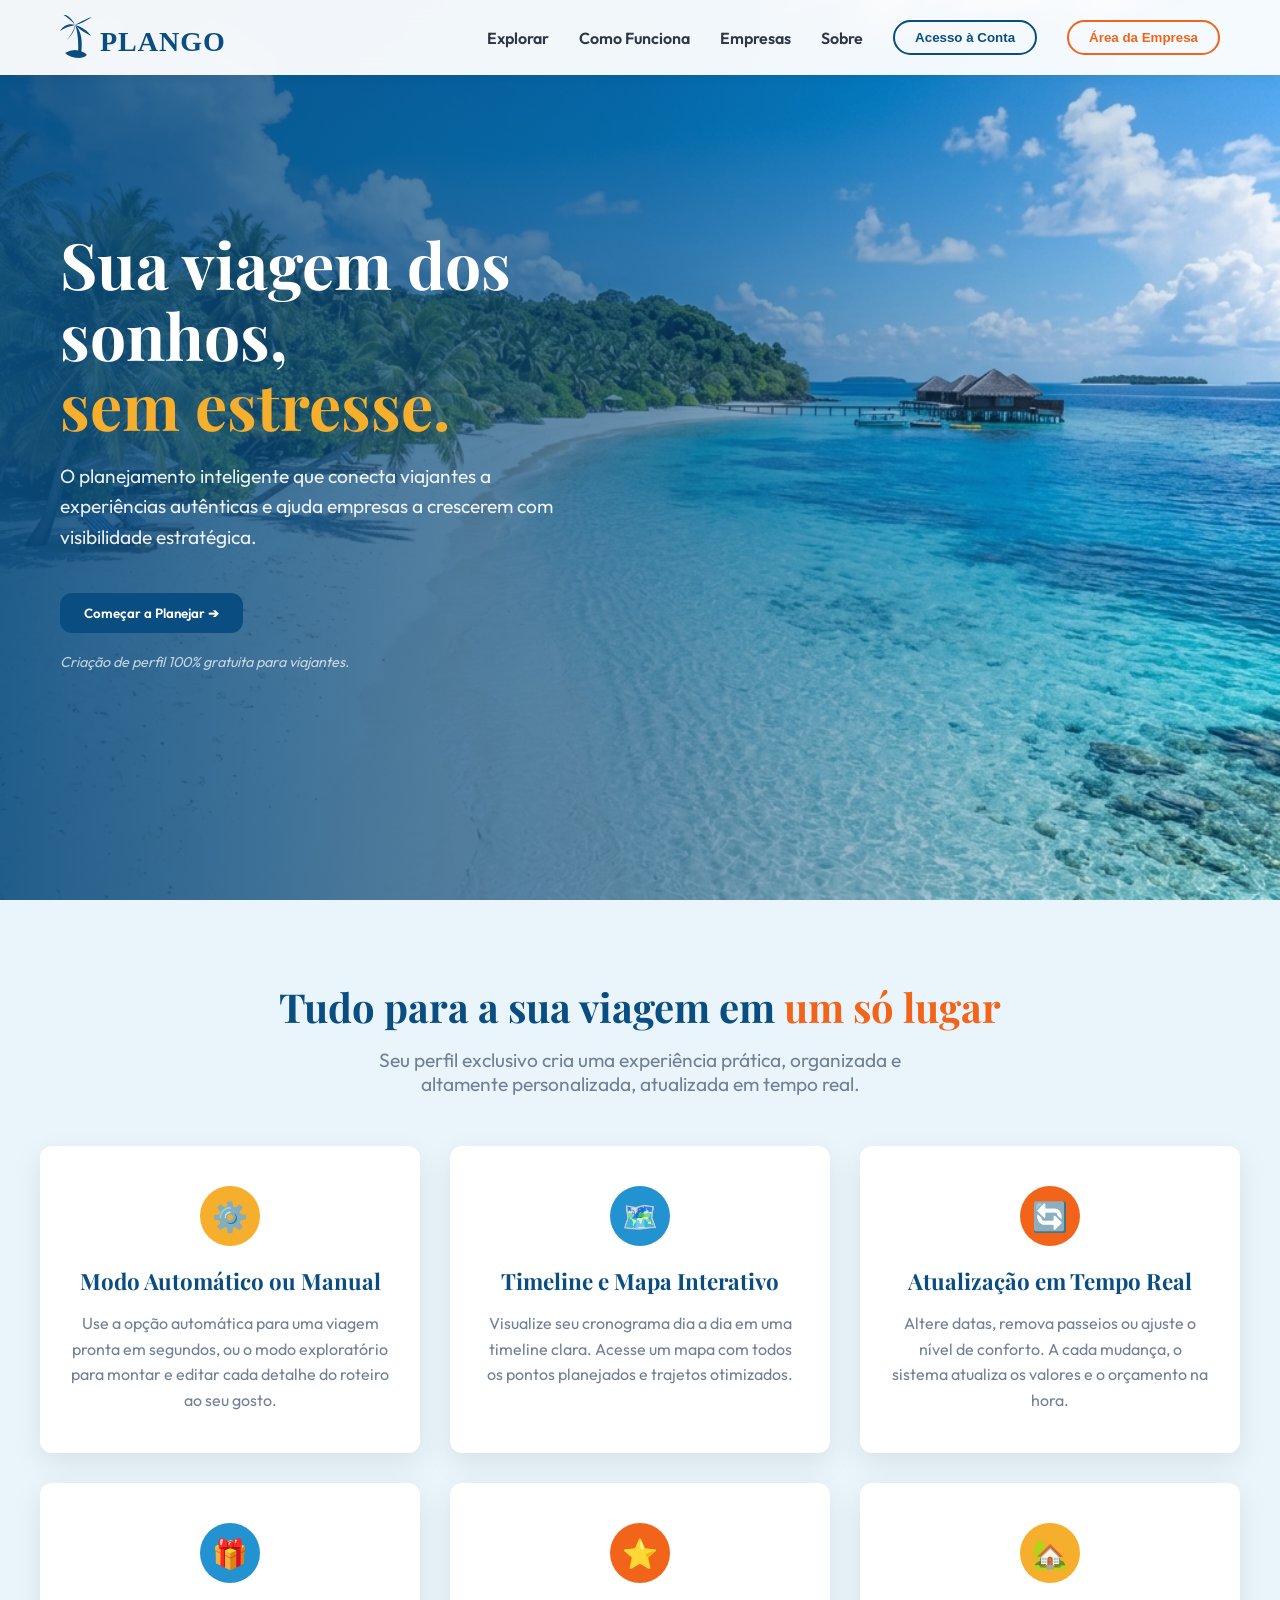
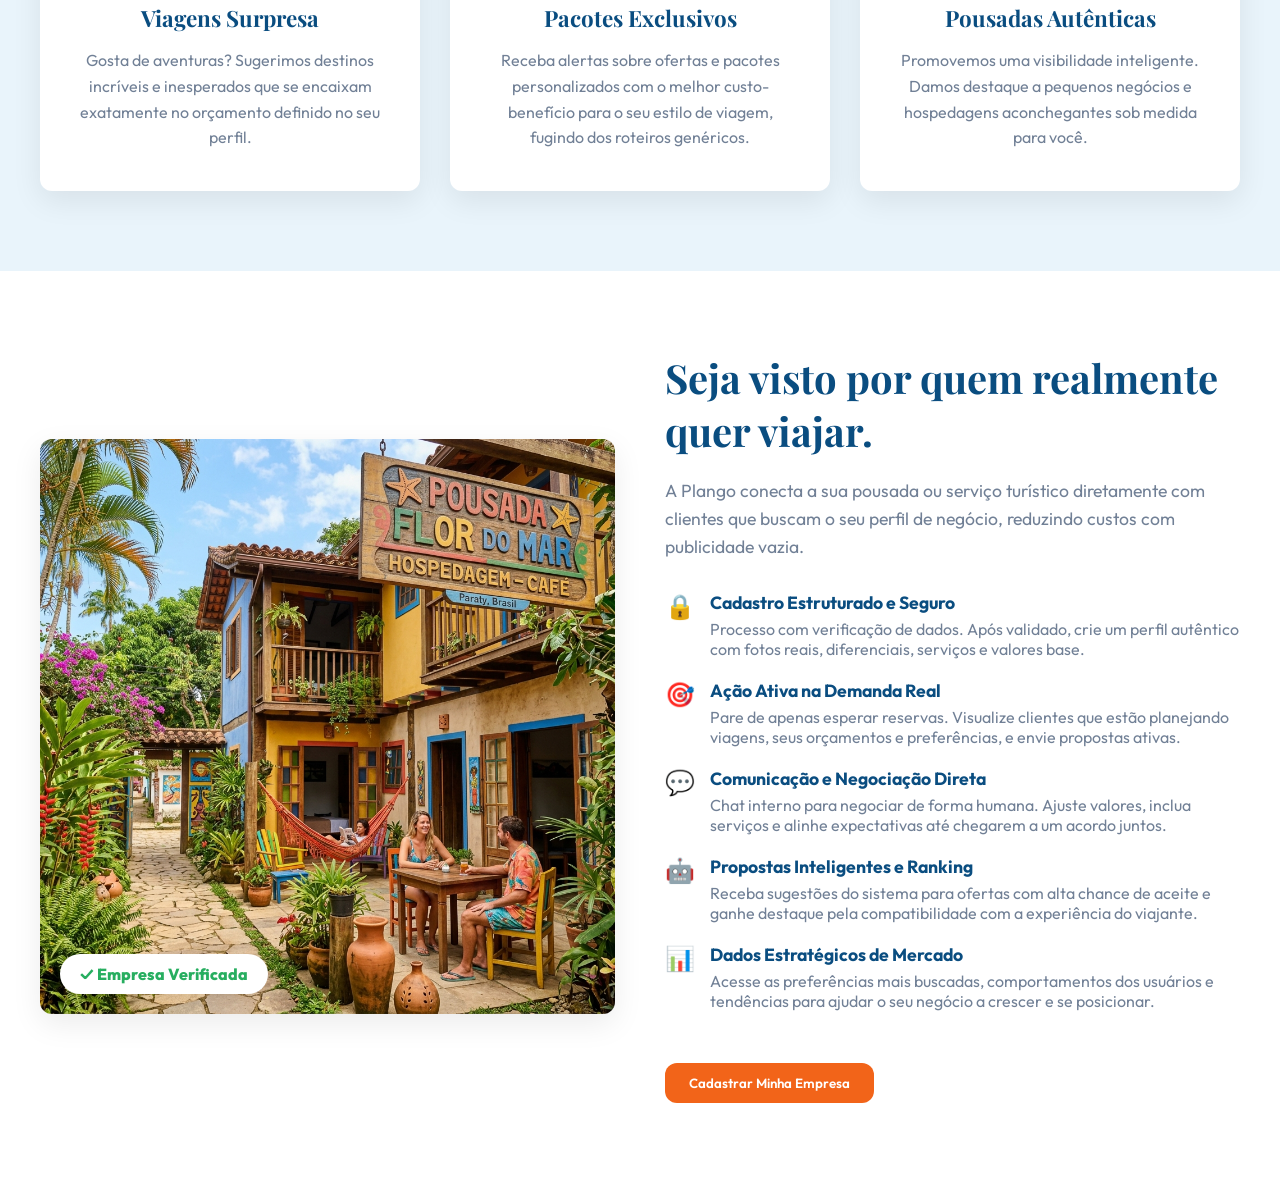
==== commit a0c8fc8c: "final real oficial" ====
--- a/index.html
+++ b/index.html
@@ -1,235 +1,267 @@
-<!DOCTYPE html>
-<html lang="pt-BR">
-
-<head>
-    <meta charset="UTF-8">
-    <meta name="viewport" content="width=device-width, initial-scale=1.0">
-    <meta name="description"
-        content="Plango - Planeje sua viagem de forma inteligente e rápida, conectando-se a pousadas autênticas.">
-    <title>Plango - Sua Viagem Inteligente</title>
-    <link rel="stylesheet" href="styles.css">
-    <link rel="preconnect" href="https://fonts.googleapis.com">
-    <link rel="preconnect" href="https://fonts.gstatic.com" crossorigin>
-    <link
-        href="https://fonts.googleapis.com/css2?family=Outfit:wght@300;400;600;800&family=Playfair+Display:ital,wght@0,700;1,700&family=Bodoni+Moda:ital,opsz,wght@0,6..96,400..900;1,6..96,400..900&display=swap"
-        rel="stylesheet">
-</head>
-
-<body>
-    <!-- Navbar -->
-    <header id="header">
-        <div class="nav-container">
-            <a href="index.html" class="logo">
-                <svg width="180" height="45" viewBox="0 0 180 45" fill="none" xmlns="http://www.w3.org/2000/svg">
-                    <g fill="var(--primary-blue)">
-                        <!-- Ilha base -->
-                        <path d="M 5,38 Q 15,32 25,38 Q 30,41 20,43 Q 10,43 5,38 Z" />
-                        <!-- Tronco -->
-                        <path d="M 21,39 C 23,25 21,15 15,10 C 17,14 19,25 18,39 Z" />
-                        <!-- Folhas -->
-                        <path d="M 15,10 C 9,8 3,11 0,16 C 4,13 10,11 15,10 Z" />
-                        <path d="M 15,10 C 12,3 6,-1 2,-1 C 7,2 12,6 15,10 Z" />
-                        <path d="M 15,10 C 22,6 28,3 32,2 C 26,6 20,9 15,10 Z" />
-                        <path d="M 15,10 C 22,12 28,16 31,21 C 25,18 19,14 15,10 Z" />
-                        <path d="M 15,10 C 15,16 11,21 7,25 C 11,20 14,15 15,10 Z" />
-                    </g>
-
-                    <text x="40" y="36" font-family="'Bodoni Moda', serif" font-size="28" font-weight="700"
-                        fill="var(--primary-blue)" letter-spacing="1">PLANGO</text>
-                </svg>
-            </a>
-            <nav class="desktop-menu">
-                <a href="#explore">Explorar</a>
-                <a href="#como-funciona">Como Funciona</a>
-                <a href="#sobre">Sobre</a>
-                <button class="btn-login" onclick="openModal('businessModal')">Perfil de Empresa</button>
-                <button class="btn-login" onclick="openModal('loginModal')">Acesso à Conta</button>
-            </nav>
-            <div class="hamburger" id="hamburger" onclick="toggleMobileMenu()">
-                <span></span>
-                <span></span>
-                <span></span>
-            </div>
-        </div>
-    </header>
-
-    <!-- Mobile Menu Overlay -->
-    <div class="mobile-menu" id="mobile-menu">
-        <a href="#explore" onclick="toggleMobileMenu()">Explorar</a>
-        <a href="#como-funciona" onclick="toggleMobileMenu()">Como Funciona</a>
-        <a href="#sobre" onclick="toggleMobileMenu()">Sobre</a>
-        <button class="btn-login" onclick="toggleMobileMenu(); openModal('businessModal')">Perfil de Empresa</button>
-        <button class="btn-login" onclick="toggleMobileMenu(); openModal('loginModal')">Acesso à Conta</button>
-    </div>
-
-    <!-- Hero Section -->
-    <section class="hero" id="explore">
-        <div class="hero-bg-overlay"></div>
-        <div class="hero-content">
-            <div class="hero-text-side">
-                <h1 class="hero-title">Sua viagem dos sonhos,<br><span class="text-highlight">sem estresse.</span></h1>
-                <p class="hero-subtitle">Planejamento inteligente para quem não tem tempo. Diga seu orçamento e
-                    preferências, e nós montamos tudo para você.</p>
-
-
-                <!-- Chamada para Ação Simples -->
-                <div style="margin-top: 40px;">
-                    <button class="btn-primary"
-                        style="font-size: 1.2rem; padding: 15px 40px; box-shadow: 0 10px 20px rgba(0,0,0,0.2);"
-                        onclick="window.location.href='painel-usuario.html#new'">Comece a Planejar Agora ➔</button>
-                    <p style="margin-top: 15px; font-size: 0.9rem; color: var(--white); opacity: 0.8;">Criação de perfil
-                        100% gratuita.</p>
-                </div>
-            </div>
-        </div>
-    </section>
-
-    <!-- Users Features Section -->
-    <section id="como-funciona" class="features-section">
-        <div class="section-header">
-            <h2>Tudo para a sua viagem em <span class="text-orange">um só lugar</span></h2>
-            <p>Seu perfil exclusivo cria uma experiência prática, organizada e altamente personalizada, atualizada em
-                tempo real.</p>
-        </div>
-
-        <div class="cards-grid">
-            <div class="feature-card">
-                <div class="card-icon bg-yellow">⚙️</div>
-                <h3>Modo Automático ou Manual</h3>
-                <p>Use a opção automática para uma viagem pronta em segundos, ou o modo exploratório para montar e
-                    editar cada detalhe do roteiro ao seu gosto.</p>
-            </div>
-            <div class="feature-card">
-                <div class="card-icon bg-blue">🗺️</div>
-                <h3>Timeline e Mapa Interativo</h3>
-                <p>Visualize seu cronograma dia a dia em uma timeline clara. Acesse um mapa com todos os pontos
-                    planejados e trajetos otimizados.</p>
-            </div>
-            <div class="feature-card">
-                <div class="card-icon bg-orange">🔄</div>
-                <h3>Atualização em Tempo Real</h3>
-                <p>Altere datas, remova passeios ou ajuste o nível de conforto. A cada mudança, o sistema atualiza os
-                    valores e o orçamento na hora.</p>
-            </div>
-            <div class="feature-card">
-                <div class="card-icon bg-blue">🎁</div>
-                <h3>Viagens Surpresa</h3>
-                <p>Gosta de aventuras? Sugerimos destinos incríveis e inesperados que se encaixam exatamente no
-                    orçamento definido no seu perfil.</p>
-            </div>
-            <div class="feature-card">
-                <div class="card-icon bg-orange">⭐</div>
-                <h3>Pacotes Exclusivos</h3>
-                <p>Receba alertas sobre ofertas e pacotes personalizados com o melhor custo-benefício para o seu estilo
-                    de viagem, fugindo dos roteiros genéricos.</p>
-            </div>
-            <div class="feature-card">
-                <div class="card-icon bg-yellow">🏡</div>
-                <h3>Pousadas Autênticas</h3>
-                <p>Promovemos uma visibilidade inteligente. Damos destaque a pequenos negócios e hospedagens
-                    aconchegantes sob medida para você.</p>
-            </div>
-        </div>
-    </section>
-
-    <!-- About Us & Values Section -->
-    <section id="sobre" class="about-section" style="background: var(--dark-blue); color: white; padding: 100px 20px;">
-        <div class="section-header">
-            <h2 style="color: white;">Quem Somos e <span class="text-highlight">Nossos Valores</span></h2>
-            <p style="color: rgba(255,255,255,0.8); max-width: 800px; margin: 0 auto;">Na Plango, não apenas planejamos viagens; criamos conexões humanas e memórias inesquecíveis. Nossa missão é democratizar o planejamento inteligente, valorizando o que há de mais autêntico em cada destino.</p>
-        </div>
-
-        <div class="cards-grid" style="margin-top: 50px;">
-            <div class="feature-card" style="background: rgba(255,255,255,0.05); border: 1px solid rgba(255,255,255,0.1); backdrop-filter: blur(10px);">
-                <div class="card-icon" style="background: var(--yellow);">✨</div>
-                <h3 style="color: white;">Autenticidade</h3>
-                <p style="color: rgba(255,255,255,0.7);">Priorizamos pequenos negócios e hospedagens que possuem alma e história, fugindo do óbvio.</p>
-            </div>
-            <div class="feature-card" style="background: rgba(255,255,255,0.05); border: 1px solid rgba(255,255,255,0.1); backdrop-filter: blur(10px);">
-                <div class="card-icon" style="background: var(--yellow);">🤝</div>
-                <h3 style="color: white;">Conexão Direta</h3>
-                <p style="color: rgba(255,255,255,0.7);">Eliminamos barreiras entre viajantes e empresas, promovendo negociações humanas e justas.</p>
-            </div>
-            <div class="feature-card" style="background: rgba(255,255,255,0.05); border: 1px solid rgba(255,255,255,0.1); backdrop-filter: blur(10px);">
-                <div class="card-icon" style="background: var(--yellow);">🌱</div>
-                <h3 style="color: white;">Sustentabilidade</h3>
-                <p style="color: rgba(255,255,255,0.7);">Apoiamos o turismo local para garantir que as comunidades cresçam junto com cada nova viagem.</p>
-            </div>
-        </div>
-    </section>
-
-    <!-- Modals -->
-    <!-- User Modal (Comum) -->
-    <div id="loginModal" class="modal-overlay">
-        <div class="modal-box">
-            <button class="modal-close" onclick="closeModal('loginModal')">&times;</button>
-            <div class="modal-header">
-                <div class="modal-tab active" onclick="switchTab('user', 'login')">Entrar</div>
-                <div class="modal-tab" onclick="switchTab('user', 'register')">Cadastrar</div>
-            </div>
-            <div class="modal-body">
-                <!-- User Login -->
-                <form id="user-login-form" class="modal-form active">
-                    <h3 class="form-title">Bem-vindo de volta!</h3>
-                    <button type="button" class="btn-social btn-google" onclick="window.location.href='painel-usuario.html'">G Continuar com Google</button>
-                    <button type="button" class="btn-social btn-facebook" onclick="window.location.href='painel-usuario.html'">f Continuar com Facebook</button>
-                    <div class="divider">ou entre com e-mail</div>
-                    <input type="email" class="form-input" placeholder="Seu e-mail" required>
-                    <input type="password" class="form-input" placeholder="Sua senha" required>
-                    <button type="button" class="btn-primary w-100 mt-2"
-                        onclick="window.location.href='painel-usuario.html'">Acessar Minhas Viagens</button>
-                </form>
-                <!-- User Register -->
-                <form id="user-register-form" class="modal-form">
-                    <h3 class="form-title">Crie seu Perfil Rápido</h3>
-                    <button type="button" class="btn-social btn-google">G Cadastrar com Google</button>
-                    <button type="button" class="btn-social btn-facebook">f Cadastrar com Facebook</button>
-                    <div class="divider">ou cadastre com e-mail</div>
-                    <input type="text" class="form-input" placeholder="Nome Completo" required>
-                    <input type="email" class="form-input" placeholder="E-mail" required>
-                    <input type="password" class="form-input" placeholder="Crie uma senha forte" required>
-                    <div class="security-note">🔒 Suas preferências estarão seguras.</div>
-                    <button type="button" class="btn-primary w-100 mt-2"
-                        onclick="window.location.href='painel-usuario.html#new'">Criar Conta</button>
-                </form>
-            </div>
-        </div>
-    </div>
-
-    <!-- Business Modal (Empresa) -->
-    <div id="businessModal" class="modal-overlay">
-        <div class="modal-box business-theme">
-            <button class="modal-close" onclick="closeModal('businessModal')">&times;</button>
-            <div class="modal-header">
-                <div class="modal-tab active" onclick="switchTab('biz', 'register')">Seja Parceiro</div>
-                <div class="modal-tab" onclick="switchTab('biz', 'login')">Painel Empresa</div>
-            </div>
-            <div class="modal-body">
-                <!-- Biz Register -->
-                <form id="biz-register-form" class="modal-form active">
-                    <h3 class="form-title">Divulgue sua Pousada/Serviço</h3>
-                    <input type="text" class="form-input" placeholder="Razão Social / Nome Fantasia" required>
-                    <input type="text" class="form-input" placeholder="CNPJ" required>
-                    <input type="password" class="form-input" placeholder="Senha" required>
-                    <div class="security-note">🛡️ Passará por verificação de segurança para proteção dos usuários.
-                    </div>
-                    <button type="button" class="btn-primary btn-orange w-100 mt-2"
-                        onclick="window.location.href='onboarding-empresa.html'">Solicitar Cadastro e Configurar
-                        Perfil</button>
-                </form>
-                <!-- Biz Login -->
-                <form id="biz-login-form" class="modal-form">
-                    <h3 class="form-title">Acesso Empresarial</h3>
-                    <input type="email" class="form-input" placeholder="E-mail Corporativo" required>
-                    <input type="password" class="form-input" placeholder="Senha" required>
-                    <button type="button" class="btn-primary btn-orange w-100 mt-2"
-                        onclick="window.location.href='painel-empresa.html'">Entrar no Painel</button>
-                </form>
-            </div>
-        </div>
-    </div>
-
-    <script src="script.js"></script>
-</body>
-
+<!DOCTYPE html>
+<html lang="pt-BR">
+
+<head>
+    <meta charset="UTF-8">
+    <meta name="viewport" content="width=device-width, initial-scale=1.0">
+    <meta name="description"
+        content="Plango - Planeje sua viagem de forma inteligente e rápida, conectando-se a pousadas autênticas.">
+    <title>Plango - Sua Viagem Inteligente</title>
+    <link rel="stylesheet" href="styles.css">
+    <link rel="preconnect" href="https://fonts.googleapis.com">
+    <link rel="preconnect" href="https://fonts.gstatic.com" crossorigin>
+    <link
+        href="https://fonts.googleapis.com/css2?family=Outfit:wght@300;400;600;800&family=Playfair+Display:ital,wght@0,700;1,700&display=swap"
+        rel="stylesheet">
+</head>
+
+<body>
+    <!-- Navbar -->
+    <header id="header">
+        <div class="nav-container">
+            <a href="#" class="logo">
+                <svg width="180" height="45" viewBox="0 0 180 45" fill="none" xmlns="http://www.w3.org/2000/svg">
+                    <g fill="var(--primary-blue)">
+                        <!-- Ilha base -->
+                        <path d="M 5,38 Q 15,32 25,38 Q 30,41 20,43 Q 10,43 5,38 Z" />
+                        <!-- Tronco -->
+                        <path d="M 21,39 C 23,25 21,15 15,10 C 17,14 19,25 18,39 Z" />
+                        <!-- Folhas -->
+                        <path d="M 15,10 C 9,8 3,11 0,16 C 4,13 10,11 15,10 Z" />
+                        <path d="M 15,10 C 12,3 6,-1 2,-1 C 7,2 12,6 15,10 Z" />
+                        <path d="M 15,10 C 22,6 28,3 32,2 C 26,6 20,9 15,10 Z" />
+                        <path d="M 15,10 C 22,12 28,16 31,21 C 25,18 19,14 15,10 Z" />
+                        <path d="M 15,10 C 15,16 11,21 7,25 C 11,20 14,15 15,10 Z" />
+                    </g>
+
+                    <text x="40" y="36" font-family="'Bodoni Moda', serif" font-size="28" font-weight="700"
+                        fill="var(--primary-blue)" letter-spacing="1">PLANGO</text>
+                </svg>
+            </a>
+            <nav class="desktop-menu">
+                <a href="#explore">Explorar</a>
+                <a href="#como-funciona">Como Funciona</a>
+                <a href="#empresas">Empresas</a>
+                <a href="#sobre">Sobre</a>
+                <button class="btn-login" onclick="openModal('loginModal')">Acesso à Conta</button>
+                <button class="btn-login btn-business-nav" onclick="openModal('businessModal')">Área da Empresa</button>
+            </nav>
+            <div class="hamburger" id="hamburger" onclick="toggleMobileMenu()">
+                <span></span>
+                <span></span>
+                <span></span>
+            </div>
+        </div>
+    </header>
+
+    <!-- Mobile Menu Overlay -->
+    <div class="mobile-menu" id="mobile-menu">
+        <a href="#explore" onclick="toggleMobileMenu()">Explorar</a>
+        <a href="#como-funciona" onclick="toggleMobileMenu()">Como Funciona</a>
+        <a href="#empresas" onclick="toggleMobileMenu()">Empresas</a>
+        <a href="#sobre" onclick="toggleMobileMenu()">Sobre</a>
+        <button class="btn-login" onclick="toggleMobileMenu(); openModal('loginModal')">Acesso à Conta</button>
+        <button class="btn-login btn-business-nav" onclick="toggleMobileMenu(); openModal('businessModal')">Área da Empresa</button>
+    </div>
+
+    <!-- Hero Section -->
+    <section class="hero" id="explore">
+        <div class="hero-bg-overlay"></div>
+        <div class="hero-content">
+            <div class="hero-text-side">
+                <h1 class="hero-title">Sua viagem dos sonhos,<br><span class="text-highlight">sem estresse.</span></h1>
+                <p class="hero-subtitle">O planejamento inteligente que conecta viajantes a experiências autênticas e ajuda empresas a crescerem com visibilidade estratégica.</p>
+
+                <!-- Chamada para Ação Focada -->
+                <div class="hero-actions">
+                    <button class="btn-primary" onclick="openModal('loginModal')">Começar a Planejar ➔</button>
+                </div>
+                <p class="hero-trust-note">Criação de perfil 100% gratuita para viajantes.</p>
+            </div>
+        </div>
+    </section>
+
+    <!-- Users Features Section -->
+    <section id="como-funciona" class="features-section">
+        <div class="section-header">
+            <h2>Tudo para a sua viagem em <span class="text-orange">um só lugar</span></h2>
+            <p>Seu perfil exclusivo cria uma experiência prática, organizada e altamente personalizada, atualizada em
+                tempo real.</p>
+        </div>
+
+        <div class="cards-grid">
+            <div class="feature-card">
+                <div class="card-icon bg-yellow">⚙️</div>
+                <h3>Modo Automático ou Manual</h3>
+                <p>Use a opção automática para uma viagem pronta em segundos, ou o modo exploratório para montar e
+                    editar cada detalhe do roteiro ao seu gosto.</p>
+            </div>
+            <div class="feature-card">
+                <div class="card-icon bg-blue">🗺️</div>
+                <h3>Timeline e Mapa Interativo</h3>
+                <p>Visualize seu cronograma dia a dia em uma timeline clara. Acesse um mapa com todos os pontos
+                    planejados e trajetos otimizados.</p>
+            </div>
+            <div class="feature-card">
+                <div class="card-icon bg-orange">🔄</div>
+                <h3>Atualização em Tempo Real</h3>
+                <p>Altere datas, remova passeios ou ajuste o nível de conforto. A cada mudança, o sistema atualiza os
+                    valores e o orçamento na hora.</p>
+            </div>
+            <div class="feature-card">
+                <div class="card-icon bg-blue">🎁</div>
+                <h3>Viagens Surpresa</h3>
+                <p>Gosta de aventuras? Sugerimos destinos incríveis e inesperados que se encaixam exatamente no
+                    orçamento definido no seu perfil.</p>
+            </div>
+            <div class="feature-card">
+                <div class="card-icon bg-orange">⭐</div>
+                <h3>Pacotes Exclusivos</h3>
+                <p>Receba alertas sobre ofertas e pacotes personalizados com o melhor custo-benefício para o seu estilo
+                    de viagem, fugindo dos roteiros genéricos.</p>
+            </div>
+            <div class="feature-card">
+                <div class="card-icon bg-yellow">🏡</div>
+                <h3>Pousadas Autênticas</h3>
+                <p>Promovemos uma visibilidade inteligente. Damos destaque a pequenos negócios e hospedagens
+                    aconchegantes sob medida para você.</p>
+            </div>
+        </div>
+    </section>
+
+    <!-- Business Section -->
+    <section id="empresas" class="business-section">
+        <div class="business-container">
+            <div class="business-image">
+                <img src="pousada_img.png" alt="Pousada charmosa">
+                <div class="verified-badge">✓ Empresa Verificada</div>
+            </div>
+            <div class="business-info">
+                <h2>Seja visto por quem realmente quer viajar.</h2>
+                <p>A Plango conecta a sua pousada ou serviço turístico diretamente com clientes que buscam o seu perfil
+                    de negócio, reduzindo custos com publicidade vazia.</p>
+
+                <ul class="business-list">
+                    <li>
+                        <span class="bullet">🔒</span>
+                        <div>
+                            <strong>Cadastro Estruturado e Seguro</strong>
+                            <span>Processo com verificação de dados. Após validado, crie um perfil autêntico com fotos
+                                reais, diferenciais, serviços e valores base.</span>
+                        </div>
+                    </li>
+                    <li>
+                        <span class="bullet">🎯</span>
+                        <div>
+                            <strong>Ação Ativa na Demanda Real</strong>
+                            <span>Pare de apenas esperar reservas. Visualize clientes que estão planejando viagens, seus
+                                orçamentos e preferências, e envie propostas ativas.</span>
+                        </div>
+                    </li>
+                    <li>
+                        <span class="bullet">💬</span>
+                        <div>
+                            <strong>Comunicação e Negociação Direta</strong>
+                            <span>Chat interno para negociar de forma humana. Ajuste valores, inclua serviços e alinhe
+                                expectativas até chegarem a um acordo juntos.</span>
+                        </div>
+                    </li>
+                    <li>
+                        <span class="bullet">🤖</span>
+                        <div>
+                            <strong>Propostas Inteligentes e Ranking</strong>
+                            <span>Receba sugestões do sistema para ofertas com alta chance de aceite e ganhe destaque
+                                pela compatibilidade com a experiência do viajante.</span>
+                        </div>
+                    </li>
+                    <li>
+                        <span class="bullet">📊</span>
+                        <div>
+                            <strong>Dados Estratégicos de Mercado</strong>
+                            <span>Acesse as preferências mais buscadas, comportamentos dos usuários e tendências para
+                                ajudar o seu negócio a crescer e se posicionar.</span>
+                        </div>
+                    </li>
+                </ul>
+
+                <button class="btn-primary btn-orange mt-4" onclick="openModal('businessModal')">Cadastrar Minha
+                    Empresa</button>
+            </div>
+        </div>
+    </section>
+
+    <!-- Modals -->
+    <!-- User Modal (Comum) -->
+    <div id="loginModal" class="modal-overlay">
+        <div class="modal-box">
+            <button class="modal-close" onclick="closeModal('loginModal')">&times;</button>
+            <div class="modal-header">
+                <div class="modal-tab active" onclick="switchTab('user', 'login')">Entrar</div>
+                <div class="modal-tab" onclick="switchTab('user', 'register')">Cadastrar</div>
+            </div>
+            <div class="modal-body">
+                <!-- User Login -->
+                <form id="user-login-form" class="modal-form active">
+                    <h3 class="form-title">Bem-vindo de volta!</h3>
+                    <button type="button" class="btn-social btn-google">G Continuar com Google</button>
+                    <button type="button" class="btn-social btn-facebook">f Continuar com Facebook</button>
+                    <div class="divider">ou entre com e-mail</div>
+                    <input type="email" class="form-input" placeholder="Seu e-mail" required>
+                    <input type="password" class="form-input" placeholder="Sua senha" required>
+                    <button type="button" class="btn-primary w-100 mt-2"
+                        onclick="window.location.href='painel-usuario.html'">Acessar Minhas Viagens</button>
+                </form>
+                <!-- User Register -->
+                <form id="user-register-form" class="modal-form">
+                    <h3 class="form-title">Crie seu Perfil Rápido</h3>
+                    <button type="button" class="btn-social btn-google">G Cadastrar com Google</button>
+                    <button type="button" class="btn-social btn-facebook">f Cadastrar com Facebook</button>
+                    <div class="divider">ou cadastre com e-mail</div>
+                    <input type="text" class="form-input" placeholder="Nome Completo" required>
+                    <input type="email" class="form-input" placeholder="E-mail" required>
+                    <input type="password" class="form-input" placeholder="Crie uma senha forte" required>
+                    <div class="security-note">🔒 Suas preferências estarão seguras.</div>
+                    <button type="button" class="btn-primary w-100 mt-2"
+                        onclick="window.location.href='painel-usuario.html'">Criar Conta</button>
+                </form>
+            </div>
+        </div>
+    </div>
+
+    <!-- Business Modal (Empresa) -->
+    <div id="businessModal" class="modal-overlay">
+        <div class="modal-box business-theme">
+            <button class="modal-close" onclick="closeModal('businessModal')">&times;</button>
+            <div class="modal-header">
+                <div class="modal-tab active" onclick="switchTab('biz', 'register')">Seja Parceiro</div>
+                <div class="modal-tab" onclick="switchTab('biz', 'login')">Painel Empresa</div>
+            </div>
+            <div class="modal-body">
+                <!-- Biz Register -->
+                <form id="biz-register-form" class="modal-form active">
+                    <h3 class="form-title">Divulgue sua Pousada/Serviço</h3>
+                    <input type="text" class="form-input" placeholder="Razão Social / Nome Fantasia" required>
+                    <input type="text" class="form-input" placeholder="CNPJ" required>
+                    <input type="password" class="form-input" placeholder="Senha" required>
+                    <div class="security-note">🛡️ Passará por verificação de segurança para proteção dos usuários.
+                    </div>
+                    <button type="button" class="btn-primary btn-orange w-100 mt-2"
+                        onclick="window.location.href='onboarding-empresa.html'">Solicitar Cadastro e Configurar
+                        Perfil</button>
+                </form>
+                <!-- Biz Login -->
+                <form id="biz-login-form" class="modal-form">
+                    <h3 class="form-title">Acesso Empresarial</h3>
+                    <input type="email" class="form-input" placeholder="E-mail Corporativo" required>
+                    <input type="password" class="form-input" placeholder="Senha" required>
+                    <button type="button" class="btn-primary btn-orange w-100 mt-2"
+                        onclick="window.location.href='painel-empresa.html'">Entrar no Painel</button>
+                </form>
+            </div>
+        </div>
+    </div>
+
+    <script src="script.js"></script>
+</body>
+
 </html>
--- a/styles.css
+++ b/styles.css
@@ -1,1069 +1,1301 @@
-/* Variáveis de Cores (Cores Tropicais, Azul, Laranja, Amarelo, Branco) */
-:root {
-    --primary-blue: #00407a;
-    --dark-blue: #003366;
-    --light-blue: #2392D0;
-    --bg-blue: #f8fbfe;
-    --orange: #F26419;
-    --yellow: #f1b217;
-    --white: #FFFFFF;
-    --text-dark: #1a202c;
-    --text-light: #4a5568;
-    --radius: 10px;
-    --shadow: 0 10px 30px rgba(0, 0, 0, 0.05);
-}
-
-* {
-    margin: 0;
-    padding: 0;
-    box-sizing: border-box;
-}
-
-body {
-    font-family: 'Outfit', sans-serif;
-    color: var(--text-dark);
-    background-color: var(--bg-blue);
-    overflow-x: hidden;
-}
-
-h1, h2, h3 {
-    font-family: 'Bodoni Moda', serif;
-    color: var(--primary-blue);
-    font-weight: 700;
-}
-
-.text-orange { color: var(--orange); }
-.text-highlight { color: var(--yellow); }
-.mt-2 { margin-top: 1rem; }
-.mt-4 { margin-top: 2rem; }
-.w-100 { width: 100%; }
-.bg-yellow { background-color: var(--yellow) !important; }
-.bg-blue { background-color: var(--light-blue) !important; color: white; }
-.bg-orange { background-color: var(--orange) !important; color: white; }
-
-/* Navbar */
-header {
-    position: fixed;
-    top: 0;
-    width: 100%;
-    background: rgba(255, 255, 255, 0.85);
-    backdrop-filter: blur(15px);
-    -webkit-backdrop-filter: blur(15px);
-    z-index: 100;
-    border-bottom: 1px solid rgba(0,0,0,0.05);
-}
-
-.nav-container {
-    max-width: 1200px;
-    margin: 0 auto;
-    padding: 15px 20px;
-    display: flex;
-    justify-content: space-between;
-    align-items: center;
-}
-
-.logo {
-    display: flex;
-    align-items: center;
-    text-decoration: none;
-}
-
-.desktop-menu {
-    display: flex;
-    align-items: center;
-    gap: 30px;
-}
-
-.desktop-menu a {
-    text-decoration: none;
-    color: var(--text-dark);
-    font-weight: 600;
-    transition: color 0.3s ease;
-}
-
-.desktop-menu a:hover {
-    color: var(--orange);
-}
-
-/* Botões Globais */
-.btn-primary {
-    background-color: var(--primary-blue);
-    color: var(--white);
-    padding: 12px 24px;
-    border: none;
-    border-radius: var(--radius);
-    font-family: 'Outfit', sans-serif;
-    font-weight: 600;
-    cursor: pointer;
-    transition: transform 0.2s, box-shadow 0.2s;
-}
-
-.btn-primary:hover {
-    transform: translateY(-2px);
-    box-shadow: 0 6px 15px rgba(10, 77, 128, 0.3);
-}
-
-.btn-secondary {
-    background-color: #E2E8F0;
-    color: var(--text-dark);
-    padding: 12px 24px;
-    border: none;
-    border-radius: var(--radius);
-    font-family: 'Outfit', sans-serif;
-    font-weight: 600;
-    cursor: pointer;
-    transition: background 0.3s;
-}
-
-.btn-secondary:hover {
-    background-color: #CBD5E1;
-}
-
-.btn-orange {
-    background-color: var(--orange);
-}
-.btn-orange:hover {
-    box-shadow: 0 6px 15px rgba(242, 100, 25, 0.3);
-}
-
-.btn-login {
-    background-color: transparent;
-    border: 1px solid var(--primary-blue);
-    color: var(--primary-blue);
-    padding: 8px 22px;
-    border-radius: 30px;
-    font-weight: 600;
-    cursor: pointer;
-    transition: all 0.3s ease;
-    font-family: 'Outfit', sans-serif;
-}
-
-.btn-login:hover {
-    background-color: var(--primary-blue);
-    color: var(--white);
-    box-shadow: 0 4px 12px rgba(0, 64, 122, 0.2);
-}
-
-.link-biz {
-    color: var(--primary-blue) !important;
-    font-weight: 700 !important;
-    text-decoration: none;
-    transition: opacity 0.2s;
-}
-
-.link-biz:hover {
-    opacity: 0.7;
-}
-
-/* Hamburger Menu */
-.hamburger {
-    display: none;
-    flex-direction: column;
-    gap: 5px;
-    cursor: pointer;
-}
-
-.hamburger span {
-    width: 25px;
-    height: 3px;
-    background-color: var(--primary-blue);
-    border-radius: 3px;
-    transition: 0.3s;
-}
-
-.mobile-menu {
-    position: fixed;
-    top: 0;
-    right: -100%;
-    width: 250px;
-    height: 100vh;
-    background: var(--white);
-    box-shadow: -5px 0 15px rgba(0,0,0,0.1);
-    display: flex;
-    flex-direction: column;
-    padding: 80px 20px 20px;
-    gap: 20px;
-    transition: right 0.3s ease;
-    z-index: 99;
-}
-
-.mobile-menu.active {
-    right: 0;
-}
-
-.mobile-menu a {
-    text-decoration: none;
-    color: var(--text-dark);
-    font-size: 1.1rem;
-    font-weight: 600;
-}
-
-/* Hero Section */
-.hero {
-    position: relative;
-    min-height: 100vh;
-    display: flex;
-    align-items: center;
-    padding-top: 80px;
-    background-image: url('hero_bg.png');
-    background-size: cover;
-    background-position: center;
-}
-
-.hero-bg-overlay {
-    position: absolute;
-    top: 0;
-    left: 0;
-    width: 100%;
-    height: 100%;
-    background: linear-gradient(90deg, rgba(0, 64, 122, 0.6) 0%, rgba(0, 64, 122, 0.3) 50%, rgba(255, 255, 255, 0) 100%);
-}
-
-.hero-content {
-    position: relative;
-    z-index: 2;
-    max-width: 1200px;
-    margin: 0 auto;
-    width: 100%;
-    padding: 0 20px;
-    display: flex;
-    justify-content: flex-start;
-}
-
-.hero-text-side {
-    max-width: 500px;
-    color: var(--white);
-}
-
-.hero-title {
-    font-size: 5rem;
-    line-height: 1.05;
-    margin-bottom: 20px;
-    color: var(--white);
-    font-weight: 700;
-}
-
-.hero-subtitle {
-    font-size: 1.3rem;
-    margin-bottom: 40px;
-    opacity: 0.95;
-    font-weight: 400;
-}
-
-/* Quiz Container */
-.quiz-container {
-    background: var(--white);
-    padding: 30px;
-    border-radius: var(--radius);
-    box-shadow: var(--shadow);
-    color: var(--text-dark);
-}
-
-.progress-bar {
-    width: 100%;
-    height: 6px;
-    background-color: #E2E8F0;
-    border-radius: 3px;
-    margin-bottom: 20px;
-    overflow: hidden;
-}
-
-.progress-fill {
-    height: 100%;
-    background-color: var(--orange);
-    width: 25%;
-    transition: width 0.4s ease;
-}
-
-.quiz-step {
-    display: none;
-    animation: fadeIn 0.4s;
-}
-
-.quiz-step.active {
-    display: block;
-}
-
-.quiz-step h3 {
-    margin-bottom: 20px;
-    font-size: 1.5rem;
-}
-
-.input-group {
-    display: flex;
-    align-items: center;
-    border: 2px solid #E2E8F0;
-    border-radius: var(--radius);
-    padding: 10px 15px;
-    margin-bottom: 20px;
-}
-
-.input-group .currency {
-    font-size: 1.2rem;
-    font-weight: 600;
-    color: var(--text-light);
-    margin-right: 10px;
-}
-
-.input-group input {
-    border: none;
-    outline: none;
-    font-size: 1.2rem;
-    width: 100%;
-    font-family: 'Outfit', sans-serif;
-}
-
-.options-grid {
-    display: grid;
-    grid-template-columns: 1fr 1fr;
-    gap: 15px;
-    margin-bottom: 20px;
-}
-
-.quiz-option {
-    display: flex;
-    align-items: center;
-    gap: 10px;
-    background: var(--bg-blue);
-    padding: 15px;
-    border-radius: var(--radius);
-    cursor: pointer;
-    transition: 0.2s;
-    font-weight: 600;
-}
-
-.quiz-option:hover {
-    background: #D1E8F7;
-}
-
-.select-group select {
-    width: 100%;
-    padding: 12px;
-    margin-bottom: 15px;
-    border: 2px solid #E2E8F0;
-    border-radius: var(--radius);
-    font-family: 'Outfit', sans-serif;
-    font-size: 1rem;
-}
-
-.quiz-actions {
-    display: flex;
-    justify-content: space-between;
-}
-
-.success-animation {
-    font-size: 4rem;
-    text-align: center;
-    margin-bottom: 10px;
-}
-
-/* Seções */
-section {
-    padding: 80px 20px;
-}
-
-.section-header {
-    text-align: center;
-    margin-bottom: 50px;
-}
-
-.section-header h2 {
-    font-size: 2.5rem;
-    margin-bottom: 15px;
-}
-
-.section-header p {
-    font-size: 1.2rem;
-    color: var(--text-light);
-    max-width: 600px;
-    margin: 0 auto;
-}
-
-/* Cards de Features */
-.cards-grid {
-    display: grid;
-    grid-template-columns: repeat(auto-fit, minmax(300px, 1fr));
-    gap: 30px;
-    max-width: 1200px;
-    margin: 0 auto;
-}
-
-.feature-card {
-    background: var(--white);
-    padding: 40px 30px;
-    border-radius: var(--radius);
-    box-shadow: var(--shadow);
-    text-align: center;
-    transition: transform 0.3s;
-}
-
-.feature-card:hover {
-    transform: translateY(-5px);
-}
-
-.card-icon {
-    width: 60px;
-    height: 60px;
-    margin: 0 auto 20px;
-    display: flex;
-    align-items: center;
-    justify-content: center;
-    font-size: 1.8rem;
-    border-radius: 50%;
-    background-color: var(--primary-blue);
-    color: white;
-}
-
-.feature-card h3 {
-    margin-bottom: 15px;
-    font-size: 1.4rem;
-}
-
-.feature-card p {
-    color: var(--text-light);
-    line-height: 1.6;
-}
-
-/* Business Section */
-.business-section {
-    background-color: var(--white);
-}
-
-.business-container {
-    max-width: 1200px;
-    margin: 0 auto;
-    display: grid;
-    grid-template-columns: 1fr 1fr;
-    gap: 50px;
-    align-items: center;
-}
-
-.business-image {
-    position: relative;
-    border-radius: var(--radius);
-    overflow: hidden;
-    box-shadow: var(--shadow);
-}
-
-.business-image img {
-    width: 100%;
-    height: auto;
-    display: block;
-}
-
-.verified-badge {
-    position: absolute;
-    bottom: 20px;
-    left: 20px;
-    background: var(--white);
-    padding: 10px 20px;
-    border-radius: 20px;
-    font-weight: 800;
-    color: #27AE60;
-    box-shadow: 0 4px 10px rgba(0,0,0,0.1);
-}
-
-.business-info h2 {
-    font-size: 2.5rem;
-    margin-bottom: 20px;
-}
-
-.business-info p {
-    color: var(--text-light);
-    font-size: 1.1rem;
-    line-height: 1.6;
-    margin-bottom: 30px;
-}
-
-.business-list {
-    list-style: none;
-}
-
-.business-list li {
-    display: flex;
-    margin-bottom: 20px;
-}
-
-.business-list .bullet {
-    font-size: 1.5rem;
-    margin-right: 15px;
-}
-
-.business-list strong {
-    display: block;
-    color: var(--primary-blue);
-    margin-bottom: 5px;
-    font-size: 1.1rem;
-}
-
-.business-list span {
-    color: var(--text-light);
-}
-
-/* Modals */
-.modal-overlay {
-    position: fixed;
-    top: 0;
-    left: 0;
-    width: 100%;
-    height: 100%;
-    background: rgba(0,0,0,0.6);
-    display: flex;
-    align-items: center;
-    justify-content: center;
-    z-index: 1000;
-    opacity: 0;
-    pointer-events: none;
-    transition: opacity 0.3s;
-}
-
-.modal-overlay.active {
-    opacity: 1;
-    pointer-events: all;
-}
-
-.modal-box {
-    background: var(--white);
-    width: 90%;
-    max-width: 450px;
-    border-radius: var(--radius);
-    overflow: hidden;
-    position: relative;
-    transform: scale(0.95);
-    transition: transform 0.3s;
-}
-
-.modal-overlay.active .modal-box {
-    transform: scale(1);
-}
-
-.modal-close {
-    position: absolute;
-    top: 15px;
-    right: 15px;
-    background: none;
-    border: none;
-    font-size: 1.5rem;
-    cursor: pointer;
-    color: var(--text-light);
-}
-
-.modal-header {
-    display: flex;
-    background: #F1F5F9;
-}
-
-.modal-tab {
-    flex: 1;
-    text-align: center;
-    padding: 15px;
-    font-weight: 600;
-    cursor: pointer;
-    color: var(--text-light);
-    border-bottom: 2px solid transparent;
-}
-
-.modal-tab.active {
-    color: var(--primary-blue);
-    border-bottom: 2px solid var(--primary-blue);
-    background: var(--white);
-}
-
-.business-theme .modal-tab.active {
-    color: var(--orange);
-    border-bottom: 2px solid var(--orange);
-}
-
-.modal-body {
-    padding: 30px;
-}
-
-.modal-form {
-    display: none;
-}
-
-.modal-form.active {
-    display: block;
-}
-
-.form-title {
-    margin-bottom: 20px;
-    font-size: 1.5rem;
-}
-
-.form-input {
-    width: 100%;
-    padding: 12px 15px;
-    margin-bottom: 15px;
-    border: 1px solid #CBD5E1;
-    border-radius: var(--radius);
-    font-family: 'Outfit', sans-serif;
-    font-size: 1rem;
-}
-
-.security-note {
-    font-size: 0.85rem;
-    color: var(--text-light);
-    margin-bottom: 15px;
-}
-
-/* Social Login */
-.btn-social {
-    width: 100%;
-    padding: 10px 15px;
-    margin-bottom: 10px;
-    border: 1px solid #CBD5E1;
-    border-radius: var(--radius);
-    background: var(--white);
-    font-family: 'Outfit', sans-serif;
-    font-weight: 600;
-    cursor: pointer;
-    display: flex;
-    align-items: center;
-    justify-content: center;
-    gap: 10px;
-    transition: background 0.3s;
-}
-
-.btn-social:hover {
-    background: #F1F5F9;
-}
-
-.btn-google {
-    color: #DB4437;
-}
-
-.btn-facebook {
-    color: #4267B2;
-}
-
-.divider {
-    text-align: center;
-    margin: 15px 0;
-    color: var(--text-light);
-    font-size: 0.9rem;
-    position: relative;
-}
-
-.divider::before, .divider::after {
-    content: '';
-    position: absolute;
-    top: 50%;
-    width: 25%;
-    height: 1px;
-    background: #CBD5E1;
-}
-
-.divider::before {
-    left: 0;
-}
-
-.divider::after {
-    right: 0;
-}
-
-/* Avião Animado */
-.airplane-animation {
-    position: absolute;
-    top: 80px;
-    left: -80px;
-    font-size: 2.4rem;
-    animation: flyAcross 12s linear infinite;
-    pointer-events: none;
-    filter: drop-shadow(0 4px 6px rgba(0,0,0,0.25));
-    z-index: 5;
-}
-
-@keyframes flyAcross {
-    0%   { left: -100px; top: 80px; transform: rotate(0deg) scaleX(1); opacity: 0; }
-    5%   { opacity: 1; }
-    45%  { top: 130px; }
-    55%  { top: 60px; }
-    90%  { left: calc(100vw + 80px); top: 90px; opacity: 1; }
-    100% { left: calc(100vw + 100px); opacity: 0; }
-}
-
-/* Animações */
-@keyframes fadeIn {
-    from { opacity: 0; transform: translateY(10px); }
-    to { opacity: 1; transform: translateY(0); }
-}
-
-/* Responsivo */
-@media (max-width: 768px) {
-    .desktop-menu {
-        display: none;
-    }
-    .hamburger {
-        display: flex;
-    }
-    .hero-title {
-        font-size: 2.5rem;
-    }
-    .hero-content {
-        padding-top: 40px;
-    }
-    .business-container {
-        grid-template-columns: 1fr;
-    }
-    .hero-bg-overlay {
-        background: linear-gradient(180deg, rgba(10, 77, 128, 0.9) 0%, rgba(10, 77, 128, 0.7) 40%, rgba(10, 77, 128, 0.2) 100%);
-    }
-}
-
-/* Novas Classes para os Ecossistemas do Dashboard */
-
-/* Toast Notifications */
-.toast-container {
-    position: fixed;
-    bottom: 20px;
-    right: 20px;
-    display: flex;
-    flex-direction: column;
-    gap: 10px;
-    z-index: 1000;
-}
-
-.toast {
-    background: var(--white);
-    border-left: 5px solid var(--orange);
-    box-shadow: 0 5px 15px rgba(0,0,0,0.1);
-    padding: 15px 20px;
-    border-radius: var(--radius);
-    display: flex;
-    align-items: center;
-    gap: 15px;
-    animation: slideInRight 0.3s ease forwards, fadeOut 0.5s ease 4.5s forwards;
-    max-width: 350px;
-}
-
-.toast-icon {
-    font-size: 1.5rem;
-}
-
-.toast-content h4 {
-    color: var(--text-dark);
-    margin-bottom: 3px;
-    font-size: 1rem;
-}
-
-.toast-content p {
-    color: var(--text-light);
-    font-size: 0.85rem;
-}
-
-@keyframes slideInRight {
-    from { transform: translateX(100%); opacity: 0; }
-    to { transform: translateX(0); opacity: 1; }
-}
-
-@keyframes fadeOut {
-    from { opacity: 1; }
-    to { opacity: 0; }
-}
-
-/* Grids e Layouts */
-.grid-3 {
-    display: grid;
-    grid-template-columns: repeat(auto-fit, minmax(280px, 1fr));
-    gap: 20px;
-}
-
-.grid-2 {
-    display: grid;
-    grid-template-columns: repeat(auto-fit, minmax(400px, 1fr));
-    gap: 20px;
-}
-
-.inspiration-card {
-    background: var(--white);
-    border-radius: var(--radius);
-    overflow: hidden;
-    box-shadow: var(--shadow);
-    transition: 0.3s;
-    cursor: pointer;
-}
-
-.inspiration-card:hover {
-    transform: translateY(-5px);
-}
-
-.inspiration-img {
-    height: 180px;
-    background-color: #CBD5E1;
-    background-size: cover;
-    background-position: center;
-    position: relative;
-}
-
-.inspiration-tag {
-    position: absolute;
-    top: 15px;
-    right: 15px;
-    background: var(--orange);
-    color: white;
-    padding: 5px 10px;
-    border-radius: 20px;
-    font-size: 0.8rem;
-    font-weight: 600;
-}
-
-.inspiration-content {
-    padding: 20px;
-}
-
-.inspiration-content h4 {
-    margin-bottom: 10px;
-}
-
-.inspiration-content p {
-    color: var(--text-light);
-    font-size: 0.9rem;
-    margin-bottom: 15px;
-}
-
-/* Metas de Viagem */
-.goal-card {
-    background: var(--white);
-    padding: 25px;
-    border-radius: var(--radius);
-    box-shadow: var(--shadow);
-    margin-bottom: 20px;
-}
-
-.goal-header {
-    display: flex;
-    justify-content: space-between;
-    align-items: center;
-    margin-bottom: 15px;
-}
-
-.goal-header h4 { font-size: 1.2rem; color: var(--primary-blue); }
-
-.goal-stats {
-    font-size: 0.9rem;
-    color: var(--text-light);
-    font-weight: 600;
-}
-
-.goal-progress {
-    width: 100%;
-    height: 10px;
-    background: #E2E8F0;
-    border-radius: 5px;
-    overflow: hidden;
-}
-
-.goal-fill {
-    height: 100%;
-    background: var(--primary-blue);
-    border-radius: 5px;
-    transition: width 1s ease-in-out;
-}
-
-/* Simulador de Cenários */
-.simulator-controls {
-    background: var(--white);
-    padding: 25px;
-    border-radius: var(--radius);
-    box-shadow: var(--shadow);
-    margin-bottom: 30px;
-    display: flex;
-    gap: 20px;
-    align-items: flex-end;
-    flex-wrap: wrap;
-}
-
-.control-group {
-    flex: 1;
-    min-width: 200px;
-}
-
-.control-group label {
-    display: block;
-    margin-bottom: 8px;
-    font-weight: 600;
-    color: var(--text-dark);
-}
-
-.control-group select, .control-group input {
-    width: 100%;
-    padding: 12px;
-    border: 1px solid #CBD5E1;
-    border-radius: var(--radius);
-    font-family: 'Outfit';
-    font-size: 1rem;
-}
-
-.comparison-card {
-    background: var(--white);
-    border-radius: var(--radius);
-    padding: 25px;
-    box-shadow: var(--shadow);
-    border-top: 5px solid var(--primary-blue);
-    position: relative;
-    overflow: hidden;
-}
-
-.comparison-card.highlight {
-    border-top-color: var(--orange);
-    transform: scale(1.02);
-}
-
-.comparison-card.highlight::before {
-    content: 'Recomendado';
-    position: absolute;
-    top: 10px;
-    right: -30px;
-    background: var(--orange);
-    color: white;
-    padding: 5px 30px;
-    font-size: 0.7rem;
-    font-weight: bold;
-    transform: rotate(45deg);
-}
-
-.comparison-price {
-    font-size: 2rem;
-    color: var(--primary-blue);
-    font-weight: 800;
-    margin: 15px 0;
-}
-
-/* Abas Secundárias (Sub-menus no Roteiro) */
-.sub-tabs {
-    display: flex;
-    gap: 15px;
-    margin-bottom: 25px;
-    border-bottom: 1px solid #E2E8F0;
-    padding-bottom: 10px;
-}
-
-.sub-tab {
-    cursor: pointer;
-    font-weight: 600;
-    color: var(--text-light);
-    padding: 5px 10px;
-    position: relative;
-}
-
-.sub-tab.active {
-    color: var(--primary-blue);
-}
-
-.sub-tab.active::after {
-    content: '';
-    position: absolute;
-    bottom: -11px;
-    left: 0;
-    width: 100%;
-    height: 3px;
-    background: var(--primary-blue);
-    border-radius: 3px;
-}
-
-.sub-view {
-    display: none;
-    animation: fadeIn 0.3s;
-}
-.sub-view.active { display: block; }
-
-/* Reputação Empresa */
-.reputation-score {
-    display: flex;
-    align-items: center;
-    gap: 15px;
-    margin-bottom: 20px;
-}
-
-.reputation-circle {
-    width: 80px;
-    height: 80px;
-    border-radius: 50%;
-    background: conic-gradient(var(--orange) 0%, var(--orange) 85%, #E2E8F0 85%, #E2E8F0 100%);
-    display: flex;
-    align-items: center;
-    justify-content: center;
-    font-size: 1.5rem;
-    font-weight: 800;
-    color: var(--text-dark);
-    position: relative;
-}
-
-.reputation-circle::after {
-    content: '';
-    position: absolute;
-    width: 65px;
-    height: 65px;
-    background: var(--white);
-    border-radius: 50%;
-    z-index: 1;
-}
-
-.reputation-circle span {
-    z-index: 2;
-}
-
-/* Área de Criação de Pacotes */
-.package-builder {
-    background: var(--bg-blue);
-    padding: 25px;
-    border-radius: var(--radius);
-    border: 2px dashed var(--primary-blue);
-    text-align: center;
-    margin-bottom: 30px;
-}
-/* AI Loader Animation */
-.ai-loader {
-    width: 60px;
-    height: 60px;
-    border: 5px solid var(--bg-blue);
-    border-top: 5px solid var(--primary-blue);
-    border-radius: 50%;
-    margin: 0 auto;
-    animation: spin 1s linear infinite;
-    position: relative;
-}
-
-.ai-loader::after {
-    content: '🧠';
-    position: absolute;
-    top: 50%;
-    left: 50%;
-    transform: translate(-50%, -50%);
-    font-size: 1.5rem;
-}
-
-@keyframes spin {
-    0% { transform: rotate(0deg); }
-    100% { transform: rotate(360deg); }
-}
-
-@keyframes pulse-ai {
-    0% { opacity: 0.6; }
-    50% { opacity: 1; }
-    100% { opacity: 0.6; }
-}
-
-.btn-delete {
-    background: none;
-    border: none;
-    cursor: pointer;
-    font-size: 1.1rem;
-    padding: 5px;
-    border-radius: 5px;
-    transition: background 0.2s;
-    display: flex;
-    align-items: center;
-    justify-content: center;
-}
-
-.btn-delete:hover {
-    background: #FEE2E2;
-}
-
-[contenteditable="true"]:focus, input:focus {
-    outline: none;
-    background: rgba(226, 232, 240, 0.3) !important;
-    border-radius: 4px;
-}
+/* Variáveis de Cores (Cores Tropicais, Azul, Laranja, Amarelo, Branco) */
+:root {
+    --primary-blue: #0A4D80;
+    --light-blue: #2392D0;
+    --bg-blue: #E9F4FB;
+    --orange: #F26419;
+    --yellow: #F6AE2D;
+    --white: #FFFFFF;
+    --text-dark: #2D3748;
+    --text-light: #718096;
+    --radius: 12px;
+    --shadow: 0 10px 30px rgba(0, 0, 0, 0.08);
+}
+
+* {
+    margin: 0;
+    padding: 0;
+    box-sizing: border-box;
+}
+
+body {
+    font-family: 'Outfit', sans-serif;
+    color: var(--text-dark);
+    background-color: var(--bg-blue);
+    overflow-x: hidden;
+}
+
+h1, h2, h3 {
+    font-family: 'Playfair Display', serif;
+    color: var(--primary-blue);
+}
+
+.text-orange { color: var(--orange); }
+.text-highlight { color: var(--yellow); }
+.mt-2 { margin-top: 1rem; }
+.mt-4 { margin-top: 2rem; }
+.w-100 { width: 100%; }
+.bg-yellow { background-color: var(--yellow) !important; }
+.bg-blue { background-color: var(--light-blue) !important; color: white; }
+.bg-orange { background-color: var(--orange) !important; color: white; }
+
+/* Navbar */
+header {
+    position: fixed;
+    top: 0;
+    width: 100%;
+    background: rgba(255, 255, 255, 0.95);
+    backdrop-filter: blur(10px);
+    z-index: 100;
+    box-shadow: 0 2px 10px rgba(0,0,0,0.05);
+}
+
+.nav-container {
+    max-width: 1200px;
+    margin: 0 auto;
+    padding: 15px 20px;
+    display: flex;
+    justify-content: space-between;
+    align-items: center;
+}
+
+.logo {
+    display: flex;
+    align-items: center;
+    text-decoration: none;
+}
+
+.desktop-menu {
+    display: flex;
+    align-items: center;
+    gap: 30px;
+}
+
+.desktop-menu a {
+    text-decoration: none;
+    color: var(--text-dark);
+    font-weight: 600;
+    transition: color 0.3s ease;
+}
+
+.desktop-menu a:hover {
+    color: var(--orange);
+}
+
+/* Botões Globais */
+.btn-primary {
+    background-color: var(--primary-blue);
+    color: var(--white);
+    padding: 12px 24px;
+    border: none;
+    border-radius: var(--radius);
+    font-family: 'Outfit', sans-serif;
+    font-weight: 600;
+    cursor: pointer;
+    transition: transform 0.2s, box-shadow 0.2s;
+}
+
+.btn-primary:hover {
+    transform: translateY(-2px);
+    box-shadow: 0 6px 15px rgba(10, 77, 128, 0.3);
+}
+
+.btn-secondary {
+    background-color: #E2E8F0;
+    color: var(--text-dark);
+    padding: 12px 24px;
+    border: none;
+    border-radius: var(--radius);
+    font-family: 'Outfit', sans-serif;
+    font-weight: 600;
+    cursor: pointer;
+    transition: background 0.3s;
+}
+
+.btn-secondary:hover {
+    background-color: #CBD5E1;
+}
+
+.btn-orange {
+    background-color: var(--orange);
+}
+.btn-orange:hover {
+    box-shadow: 0 6px 15px rgba(242, 100, 25, 0.3);
+}
+
+.btn-login {
+    background-color: transparent;
+    border: 2px solid var(--primary-blue);
+    color: var(--primary-blue);
+    padding: 8px 20px;
+    border-radius: 20px;
+    font-weight: 600;
+    cursor: pointer;
+    transition: all 0.3s ease;
+}
+
+.btn-login:hover {
+    background-color: var(--primary-blue);
+    color: var(--white);
+}
+
+.btn-business-nav {
+    border-color: var(--orange);
+    color: var(--orange);
+}
+
+.btn-business-nav:hover {
+    background-color: var(--orange);
+    color: var(--white);
+}
+
+.btn-secondary-outline {
+    background-color: transparent;
+    border: 2px solid rgba(255, 255, 255, 0.4);
+    color: var(--white);
+    padding: 12px 24px;
+    border-radius: var(--radius);
+    font-family: 'Outfit', sans-serif;
+    font-weight: 600;
+    cursor: pointer;
+    transition: all 0.3s ease;
+}
+
+.btn-secondary-outline:hover {
+    background-color: rgba(255, 255, 255, 0.1);
+    border-color: var(--white);
+}
+
+/* Hamburger Menu */
+.hamburger {
+    display: none;
+    flex-direction: column;
+    gap: 5px;
+    cursor: pointer;
+}
+
+.hamburger span {
+    width: 25px;
+    height: 3px;
+    background-color: var(--primary-blue);
+    border-radius: 3px;
+    transition: 0.3s;
+}
+
+.mobile-menu {
+    position: fixed;
+    top: 0;
+    right: -100%;
+    width: 250px;
+    height: 100vh;
+    background: var(--white);
+    box-shadow: -5px 0 15px rgba(0,0,0,0.1);
+    display: flex;
+    flex-direction: column;
+    padding: 80px 20px 20px;
+    gap: 20px;
+    transition: right 0.3s ease;
+    z-index: 99;
+}
+
+.mobile-menu.active {
+    right: 0;
+}
+
+.mobile-menu a {
+    text-decoration: none;
+    color: var(--text-dark);
+    font-size: 1.1rem;
+    font-weight: 600;
+}
+
+/* Hero Section */
+.hero {
+    position: relative;
+    min-height: 100vh;
+    display: flex;
+    align-items: center;
+    padding-top: 80px;
+    background-image: url('hero_bg.png');
+    background-size: cover;
+    background-position: center;
+}
+
+.hero-bg-overlay {
+    position: absolute;
+    top: 0;
+    left: 0;
+    width: 100%;
+    height: 100%;
+    background: linear-gradient(90deg, rgba(10, 77, 128, 0.9) 0%, rgba(10, 77, 128, 0.6) 50%, rgba(255, 255, 255, 0) 100%);
+}
+
+.hero-content {
+    position: relative;
+    z-index: 2;
+    max-width: 1200px;
+    margin: 0 auto;
+    width: 100%;
+    padding: 0 20px;
+    display: flex;
+    justify-content: flex-start;
+}
+
+.hero-text-side {
+    max-width: 500px;
+    color: var(--white);
+}
+
+.hero-title {
+    font-size: 4rem;
+    line-height: 1.1;
+    margin-bottom: 20px;
+    color: var(--white);
+}
+
+.hero-subtitle {
+    font-size: 1.2rem;
+    margin-bottom: 40px;
+    opacity: 0.9;
+    line-height: 1.6;
+}
+
+.hero-badge {
+    display: inline-block;
+    background: rgba(246, 174, 45, 0.2);
+    color: var(--yellow);
+    padding: 8px 16px;
+    border-radius: 30px;
+    font-weight: 600;
+    font-size: 0.9rem;
+    margin-bottom: 20px;
+    border: 1px solid rgba(246, 174, 45, 0.3);
+}
+
+.hero-actions {
+    display: flex;
+    gap: 15px;
+    margin-bottom: 20px;
+}
+
+.hero-trust-note {
+    font-size: 0.9rem;
+    opacity: 0.7;
+    font-style: italic;
+}
+
+/* Quiz Container */
+.quiz-container {
+    background: var(--white);
+    padding: 30px;
+    border-radius: var(--radius);
+    box-shadow: var(--shadow);
+    color: var(--text-dark);
+}
+
+.progress-bar {
+    width: 100%;
+    height: 6px;
+    background-color: #E2E8F0;
+    border-radius: 3px;
+    margin-bottom: 20px;
+    overflow: hidden;
+}
+
+.progress-fill {
+    height: 100%;
+    background-color: var(--orange);
+    width: 25%;
+    transition: width 0.4s ease;
+}
+
+.quiz-step {
+    display: none;
+    animation: fadeIn 0.4s;
+}
+
+.quiz-step.active {
+    display: block;
+}
+
+.quiz-step h3 {
+    margin-bottom: 20px;
+    font-size: 1.5rem;
+}
+
+.input-group {
+    display: flex;
+    align-items: center;
+    border: 2px solid #E2E8F0;
+    border-radius: var(--radius);
+    padding: 10px 15px;
+    margin-bottom: 20px;
+}
+
+.input-group .currency {
+    font-size: 1.2rem;
+    font-weight: 600;
+    color: var(--text-light);
+    margin-right: 10px;
+}
+
+.input-group input {
+    border: none;
+    outline: none;
+    font-size: 1.2rem;
+    width: 100%;
+    font-family: 'Outfit', sans-serif;
+}
+
+.options-grid {
+    display: grid;
+    grid-template-columns: 1fr 1fr;
+    gap: 15px;
+    margin-bottom: 20px;
+}
+
+.quiz-option {
+    display: flex;
+    align-items: center;
+    gap: 10px;
+    background: var(--bg-blue);
+    padding: 15px;
+    border-radius: var(--radius);
+    cursor: pointer;
+    transition: 0.2s;
+    font-weight: 600;
+}
+
+.quiz-option:hover {
+    background: #D1E8F7;
+}
+
+.select-group select {
+    width: 100%;
+    padding: 12px;
+    margin-bottom: 15px;
+    border: 2px solid #E2E8F0;
+    border-radius: var(--radius);
+    font-family: 'Outfit', sans-serif;
+    font-size: 1rem;
+}
+
+.quiz-actions {
+    display: flex;
+    justify-content: space-between;
+}
+
+.success-animation {
+    font-size: 4rem;
+    text-align: center;
+    margin-bottom: 10px;
+}
+
+/* Seções */
+section {
+    padding: 80px 20px;
+}
+
+.section-header {
+    text-align: center;
+    margin-bottom: 50px;
+}
+
+.section-header h2 {
+    font-size: 2.5rem;
+    margin-bottom: 15px;
+}
+
+.section-header p {
+    font-size: 1.2rem;
+    color: var(--text-light);
+    max-width: 600px;
+    margin: 0 auto;
+}
+
+/* Cards de Features */
+.cards-grid {
+    display: grid;
+    grid-template-columns: repeat(auto-fit, minmax(300px, 1fr));
+    gap: 30px;
+    max-width: 1200px;
+    margin: 0 auto;
+}
+
+.feature-card {
+    background: var(--white);
+    padding: 40px 30px;
+    border-radius: var(--radius);
+    box-shadow: var(--shadow);
+    text-align: center;
+    transition: transform 0.3s;
+}
+
+.feature-card:hover {
+    transform: translateY(-5px);
+}
+
+.card-icon {
+    width: 60px;
+    height: 60px;
+    margin: 0 auto 20px;
+    display: flex;
+    align-items: center;
+    justify-content: center;
+    font-size: 1.8rem;
+    border-radius: 50%;
+    background-color: var(--primary-blue);
+    color: white;
+}
+
+.feature-card h3 {
+    margin-bottom: 15px;
+    font-size: 1.4rem;
+}
+
+.feature-card p {
+    color: var(--text-light);
+    line-height: 1.6;
+}
+
+/* Business Section */
+.business-section {
+    background-color: var(--white);
+}
+
+.business-container {
+    max-width: 1200px;
+    margin: 0 auto;
+    display: grid;
+    grid-template-columns: 1fr 1fr;
+    gap: 50px;
+    align-items: center;
+}
+
+.business-image {
+    position: relative;
+    border-radius: var(--radius);
+    overflow: hidden;
+    box-shadow: var(--shadow);
+}
+
+.business-image img {
+    width: 100%;
+    height: auto;
+    display: block;
+}
+
+.verified-badge {
+    position: absolute;
+    bottom: 20px;
+    left: 20px;
+    background: var(--white);
+    padding: 10px 20px;
+    border-radius: 20px;
+    font-weight: 800;
+    color: #27AE60;
+    box-shadow: 0 4px 10px rgba(0,0,0,0.1);
+}
+
+.business-info h2 {
+    font-size: 2.5rem;
+    margin-bottom: 20px;
+}
+
+.business-info p {
+    color: var(--text-light);
+    font-size: 1.1rem;
+    line-height: 1.6;
+    margin-bottom: 30px;
+}
+
+.business-list {
+    list-style: none;
+}
+
+.business-list li {
+    display: flex;
+    margin-bottom: 20px;
+}
+
+.business-list .bullet {
+    font-size: 1.5rem;
+    margin-right: 15px;
+}
+
+.business-list strong {
+    display: block;
+    color: var(--primary-blue);
+    margin-bottom: 5px;
+    font-size: 1.1rem;
+}
+
+.business-list span {
+    color: var(--text-light);
+}
+
+/* Modals */
+.modal-overlay {
+    position: fixed;
+    top: 0;
+    left: 0;
+    width: 100%;
+    height: 100%;
+    background: rgba(0,0,0,0.6);
+    display: flex;
+    align-items: center;
+    justify-content: center;
+    z-index: 1000;
+    opacity: 0;
+    pointer-events: none;
+    transition: opacity 0.3s;
+}
+
+.modal-overlay.active {
+    opacity: 1;
+    pointer-events: all;
+}
+
+.modal-box {
+    background: var(--white);
+    width: 90%;
+    max-width: 450px;
+    border-radius: var(--radius);
+    overflow: hidden;
+    position: relative;
+    transform: scale(0.95);
+    transition: transform 0.3s;
+}
+
+.modal-overlay.active .modal-box {
+    transform: scale(1);
+}
+
+.modal-close {
+    position: absolute;
+    top: 15px;
+    right: 15px;
+    background: none;
+    border: none;
+    font-size: 1.5rem;
+    cursor: pointer;
+    color: var(--text-light);
+}
+
+.modal-header {
+    display: flex;
+    background: #F1F5F9;
+}
+
+.modal-tab {
+    flex: 1;
+    text-align: center;
+    padding: 15px;
+    font-weight: 600;
+    cursor: pointer;
+    color: var(--text-light);
+    border-bottom: 2px solid transparent;
+}
+
+.modal-tab.active {
+    color: var(--primary-blue);
+    border-bottom: 2px solid var(--primary-blue);
+    background: var(--white);
+}
+
+.business-theme .modal-tab.active {
+    color: var(--orange);
+    border-bottom: 2px solid var(--orange);
+}
+
+.modal-body {
+    padding: 30px;
+}
+
+.modal-form {
+    display: none;
+}
+
+.modal-form.active {
+    display: block;
+}
+
+.form-title {
+    margin-bottom: 20px;
+    font-size: 1.5rem;
+}
+
+.form-input {
+    width: 100%;
+    padding: 12px 15px;
+    margin-bottom: 15px;
+    border: 1px solid #CBD5E1;
+    border-radius: var(--radius);
+    font-family: 'Outfit', sans-serif;
+    font-size: 1rem;
+}
+
+.security-note {
+    font-size: 0.85rem;
+    color: var(--text-light);
+    margin-bottom: 15px;
+}
+
+/* Social Login */
+.btn-social {
+    width: 100%;
+    padding: 10px 15px;
+    margin-bottom: 10px;
+    border: 1px solid #CBD5E1;
+    border-radius: var(--radius);
+    background: var(--white);
+    font-family: 'Outfit', sans-serif;
+    font-weight: 600;
+    cursor: pointer;
+    display: flex;
+    align-items: center;
+    justify-content: center;
+    gap: 10px;
+    transition: background 0.3s;
+}
+
+.btn-social:hover {
+    background: #F1F5F9;
+}
+
+.btn-google {
+    color: #DB4437;
+}
+
+.btn-facebook {
+    color: #4267B2;
+}
+
+.divider {
+    text-align: center;
+    margin: 15px 0;
+    color: var(--text-light);
+    font-size: 0.9rem;
+    position: relative;
+}
+
+.divider::before, .divider::after {
+    content: '';
+    position: absolute;
+    top: 50%;
+    width: 25%;
+    height: 1px;
+    background: #CBD5E1;
+}
+
+.divider::before {
+    left: 0;
+}
+
+.divider::after {
+    right: 0;
+}
+
+/* Avião Animado */
+.airplane-animation {
+    position: absolute;
+    top: 80px;
+    left: -80px;
+    font-size: 2.4rem;
+    animation: flyAcross 12s linear infinite;
+    pointer-events: none;
+    filter: drop-shadow(0 4px 6px rgba(0,0,0,0.25));
+    z-index: 5;
+}
+
+@keyframes flyAcross {
+    0%   { left: -100px; top: 80px; transform: rotate(0deg) scaleX(1); opacity: 0; }
+    5%   { opacity: 1; }
+    45%  { top: 130px; }
+    55%  { top: 60px; }
+    90%  { left: calc(100vw + 80px); top: 90px; opacity: 1; }
+    100% { left: calc(100vw + 100px); opacity: 0; }
+}
+
+/* Animações */
+@keyframes fadeIn {
+    from { opacity: 0; transform: translateY(10px); }
+    to { opacity: 1; transform: translateY(0); }
+}
+
+/* Responsivo */
+@media (max-width: 768px) {
+    .desktop-menu {
+        display: none;
+    }
+    .hamburger {
+        display: flex;
+    }
+    .hero-title {
+        font-size: 2.5rem;
+    }
+    .hero-content {
+        padding-top: 40px;
+    }
+    .business-container {
+        grid-template-columns: 1fr;
+    }
+    .hero-bg-overlay {
+        background: linear-gradient(180deg, rgba(10, 77, 128, 0.9) 0%, rgba(10, 77, 128, 0.7) 40%, rgba(10, 77, 128, 0.2) 100%);
+    }
+}
+
+/* Novas Classes para os Ecossistemas do Dashboard */
+
+/* Toast Notifications */
+.toast-container {
+    position: fixed;
+    bottom: 20px;
+    right: 20px;
+    display: flex;
+    flex-direction: column;
+    gap: 10px;
+    z-index: 1000;
+}
+
+.toast {
+    background: var(--white);
+    border-left: 5px solid var(--orange);
+    box-shadow: 0 5px 15px rgba(0,0,0,0.1);
+    padding: 15px 20px;
+    border-radius: var(--radius);
+    display: flex;
+    align-items: center;
+    gap: 15px;
+    animation: slideInRight 0.3s ease forwards, fadeOut 0.5s ease 4.5s forwards;
+    max-width: 350px;
+}
+
+.toast-icon {
+    font-size: 1.5rem;
+}
+
+.toast-content h4 {
+    color: var(--text-dark);
+    margin-bottom: 3px;
+    font-size: 1rem;
+}
+
+.toast-content p {
+    color: var(--text-light);
+    font-size: 0.85rem;
+}
+
+@keyframes slideInRight {
+    from { transform: translateX(100%); opacity: 0; }
+    to { transform: translateX(0); opacity: 1; }
+}
+
+@keyframes fadeOut {
+    from { opacity: 1; }
+    to { opacity: 0; }
+}
+
+/* Grids e Layouts */
+.grid-3 {
+    display: grid;
+    grid-template-columns: repeat(auto-fit, minmax(280px, 1fr));
+    gap: 20px;
+}
+
+.grid-2 {
+    display: grid;
+    grid-template-columns: repeat(auto-fit, minmax(400px, 1fr));
+    gap: 20px;
+}
+
+.inspiration-card {
+    background: var(--white);
+    border-radius: var(--radius);
+    overflow: hidden;
+    box-shadow: var(--shadow);
+    transition: 0.3s;
+    cursor: pointer;
+}
+
+.inspiration-card:hover {
+    transform: translateY(-5px);
+}
+
+.inspiration-img {
+    height: 180px;
+    background-color: #CBD5E1;
+    background-size: cover;
+    background-position: center;
+    position: relative;
+}
+
+.inspiration-tag {
+    position: absolute;
+    top: 15px;
+    right: 15px;
+    background: var(--orange);
+    color: white;
+    padding: 5px 10px;
+    border-radius: 20px;
+    font-size: 0.8rem;
+    font-weight: 600;
+}
+
+.inspiration-content {
+    padding: 20px;
+}
+
+.inspiration-content h4 {
+    margin-bottom: 10px;
+}
+
+.inspiration-content p {
+    color: var(--text-light);
+    font-size: 0.9rem;
+    margin-bottom: 15px;
+}
+
+/* Metas de Viagem */
+.goal-card {
+    background: var(--white);
+    padding: 25px;
+    border-radius: var(--radius);
+    box-shadow: var(--shadow);
+    margin-bottom: 20px;
+}
+
+.goal-header {
+    display: flex;
+    justify-content: space-between;
+    align-items: center;
+    margin-bottom: 15px;
+}
+
+.goal-header h4 { font-size: 1.2rem; color: var(--primary-blue); }
+
+.goal-stats {
+    font-size: 0.9rem;
+    color: var(--text-light);
+    font-weight: 600;
+}
+
+.goal-progress {
+    width: 100%;
+    height: 10px;
+    background: #E2E8F0;
+    border-radius: 5px;
+    overflow: hidden;
+}
+
+.goal-fill {
+    height: 100%;
+    background: var(--primary-blue);
+    border-radius: 5px;
+    transition: width 1s ease-in-out;
+}
+
+/* Simulador de Cenários */
+.simulator-controls {
+    background: var(--white);
+    padding: 25px;
+    border-radius: var(--radius);
+    box-shadow: var(--shadow);
+    margin-bottom: 30px;
+    display: flex;
+    gap: 20px;
+    align-items: flex-end;
+    flex-wrap: wrap;
+}
+
+.control-group {
+    flex: 1;
+    min-width: 200px;
+}
+
+.control-group label {
+    display: block;
+    margin-bottom: 8px;
+    font-weight: 600;
+    color: var(--text-dark);
+}
+
+.control-group select, .control-group input {
+    width: 100%;
+    padding: 12px;
+    border: 1px solid #CBD5E1;
+    border-radius: var(--radius);
+    font-family: 'Outfit';
+    font-size: 1rem;
+}
+
+.comparison-card {
+    background: var(--white);
+    border-radius: var(--radius);
+    padding: 25px;
+    box-shadow: var(--shadow);
+    border-top: 5px solid var(--primary-blue);
+    position: relative;
+    overflow: hidden;
+}
+
+.comparison-card.highlight {
+    border-top-color: var(--orange);
+    transform: scale(1.02);
+}
+
+.comparison-card.highlight::before {
+    content: 'Recomendado';
+    position: absolute;
+    top: 10px;
+    right: -30px;
+    background: var(--orange);
+    color: white;
+    padding: 5px 30px;
+    font-size: 0.7rem;
+    font-weight: bold;
+    transform: rotate(45deg);
+}
+
+.comparison-price {
+    font-size: 2rem;
+    color: var(--primary-blue);
+    font-weight: 800;
+    margin: 15px 0;
+}
+
+/* Abas Secundárias (Sub-menus no Roteiro) */
+.sub-tabs {
+    display: flex;
+    gap: 15px;
+    margin-bottom: 25px;
+    border-bottom: 1px solid #E2E8F0;
+    padding-bottom: 10px;
+}
+
+.sub-tab {
+    cursor: pointer;
+    font-weight: 600;
+    color: var(--text-light);
+    padding: 5px 10px;
+    position: relative;
+}
+
+.sub-tab.active {
+    color: var(--primary-blue);
+}
+
+.sub-tab.active::after {
+    content: '';
+    position: absolute;
+    bottom: -11px;
+    left: 0;
+    width: 100%;
+    height: 3px;
+    background: var(--primary-blue);
+    border-radius: 3px;
+}
+
+.sub-view {
+    display: none;
+    animation: fadeIn 0.3s;
+}
+.sub-view.active { display: block; }
+
+/* Reputação Empresa */
+.reputation-score {
+    display: flex;
+    align-items: center;
+    gap: 15px;
+    margin-bottom: 20px;
+}
+
+.reputation-circle {
+    width: 80px;
+    height: 80px;
+    border-radius: 50%;
+    background: conic-gradient(var(--orange) 0%, var(--orange) 85%, #E2E8F0 85%, #E2E8F0 100%);
+    display: flex;
+    align-items: center;
+    justify-content: center;
+    font-size: 1.5rem;
+    font-weight: 800;
+    color: var(--text-dark);
+    position: relative;
+}
+
+.reputation-circle::after {
+    content: '';
+    position: absolute;
+    width: 65px;
+    height: 65px;
+    background: var(--white);
+    border-radius: 50%;
+    z-index: 1;
+}
+
+.reputation-circle span {
+    z-index: 2;
+}
+
+/* Área de Criação de Pacotes */
+.package-builder {
+    background: var(--bg-blue);
+    padding: 25px;
+    border-radius: var(--radius);
+    border: 2px dashed var(--primary-blue);
+    text-align: center;
+    margin-bottom: 30px;
+}
+
+/* Instagram / Redes Sociais Section */
+.instagram-preview-card {
+    background: white;
+    border-radius: var(--radius);
+    overflow: hidden;
+    box-shadow: var(--shadow);
+    max-width: 400px;
+    margin: 20px auto;
+    border: 1px solid #E2E8F0;
+}
+
+.instagram-header {
+    padding: 15px;
+    display: flex;
+    align-items: center;
+    gap: 12px;
+    border-bottom: 1px solid #F1F5F9;
+}
+
+.insta-avatar {
+    width: 40px;
+    height: 40px;
+    background: linear-gradient(45deg, #f09433 0%, #e6683c 25%, #dc2743 50%, #cc2366 75%, #bc1888 100%);
+    border-radius: 50%;
+    padding: 2px;
+}
+
+.insta-avatar-inner {
+    width: 100%;
+    height: 100%;
+    background: #eee;
+    border-radius: 50%;
+    border: 2px solid white;
+}
+
+.insta-info h5 {
+    font-family: 'Outfit';
+    font-size: 0.95rem;
+    color: #262626;
+    margin: 0;
+}
+
+.insta-info span {
+    font-size: 0.8rem;
+    color: #8e8e8e;
+}
+
+.instagram-grid {
+    display: grid;
+    grid-template-columns: repeat(3, 1fr);
+    gap: 2px;
+    background: #efefef;
+    padding: 2px;
+}
+
+.insta-post {
+    aspect-ratio: 1/1;
+    background: #ddd;
+}
+
+.instagram-footer {
+    padding: 15px;
+    text-align: center;
+}
+
+.btn-instagram {
+    background: #0095f6;
+    color: white;
+    border: none;
+    padding: 8px 16px;
+    border-radius: 8px;
+    font-weight: 600;
+    font-size: 0.9rem;
+    cursor: pointer;
+    width: 100%;
+}
+
+.social-input-group {
+    background: white;
+    padding: 30px;
+    border-radius: var(--radius);
+    box-shadow: var(--shadow);
+    margin-bottom: 30px;
+}
+
+.social-input-group label {
+    display: block;
+    margin-bottom: 10px;
+    font-weight: 600;
+    color: var(--primary-blue);
+}
+
+.insta-handle-wrapper {
+    display: flex;
+    align-items: center;
+    background: #F8FAFC;
+    border: 1px solid #CBD5E1;
+    border-radius: var(--radius);
+    padding: 0 15px;
+}
+
+.insta-handle-wrapper span {
+    color: var(--text-light);
+    font-weight: 600;
+    margin-right: 5px;
+}
+
+.insta-handle-wrapper input {
+    border: none;
+    background: transparent;
+    padding: 12px 0;
+    width: 100%;
+    outline: none;
+    font-family: 'Outfit';
+    font-size: 1rem;
+}
+
+/* --- Itinerary & Experience Enhancements --- */
+
+.discount-badge {
+    background: linear-gradient(135deg, #F26419, #F6AE2D);
+    color: white;
+    padding: 4px 10px;
+    border-radius: 20px;
+    font-size: 0.75rem;
+    font-weight: 800;
+    text-transform: uppercase;
+    display: inline-flex;
+    align-items: center;
+    gap: 5px;
+    box-shadow: 0 4px 10px rgba(242, 100, 25, 0.2);
+}
+
+.coupon-code {
+    background: #EDF2F7;
+    border: 1px dashed var(--primary-blue);
+    padding: 2px 8px;
+    border-radius: 4px;
+    font-family: monospace;
+    font-weight: bold;
+    color: var(--primary-blue);
+}
+
+.transport-tag {
+    font-size: 0.8rem;
+    color: var(--text-light);
+    display: flex;
+    align-items: center;
+    gap: 5px;
+    margin-top: 5px;
+}
+
+.see-more-section {
+    max-height: 0;
+    overflow: hidden;
+    transition: max-height 0.5s ease-in-out, opacity 0.3s;
+    opacity: 0;
+}
+
+.see-more-section.active {
+    max-height: 2000px;
+    opacity: 1;
+    margin-top: 20px;
+}
+
+.btn-see-more {
+    background: transparent;
+    border: 2px solid var(--primary-blue);
+    color: var(--primary-blue);
+    width: 100%;
+    padding: 10px;
+    border-radius: var(--radius);
+    font-weight: 600;
+    cursor: pointer;
+    transition: 0.3s;
+    margin-top: 20px;
+    display: flex;
+    align-items: center;
+    justify-content: center;
+    gap: 10px;
+}
+
+.btn-see-more:hover {
+    background: var(--primary-blue);
+    color: white;
+}
+
+.experience-card-mini {
+    background: white;
+    border: 1px solid #E2E8F0;
+    border-radius: var(--radius);
+    padding: 15px;
+    display: flex;
+    gap: 15px;
+    align-items: center;
+    margin-bottom: 10px;
+    transition: 0.3s;
+}
+
+.experience-card-mini:hover {
+    border-color: var(--yellow);
+    box-shadow: var(--shadow);
+}
+
+.experience-icon {
+    font-size: 1.5rem;
+    width: 50px;
+    height: 50px;
+    background: var(--bg-blue);
+    display: flex;
+    align-items: center;
+    justify-content: center;
+    border-radius: 10px;
+}
+
+.time-label {
+    font-weight: 800;
+    color: var(--orange);
+    min-width: 60px;
+}
+
+.housing-option-card {
+    border: 2px solid #E2E8F0;
+    border-radius: var(--radius);
+    padding: 15px;
+    margin-top: 10px;
+}
+
+.housing-option-card.recommended {
+    border-color: #27AE60;
+    background: #F0FFF4;
+}
+
+.housing-badge {
+    background: #27AE60;
+    color: white;
+    padding: 2px 8px;
+    border-radius: 10px;
+    font-size: 0.7rem;
+    font-weight: 700;
+}
+
+.tag-mini {
+    background: var(--bg-blue);
+    color: var(--primary-blue);
+    padding: 2px 6px;
+    border-radius: 4px;
+    font-size: 0.65rem;
+    font-weight: 700;
+    text-transform: uppercase;
+}
